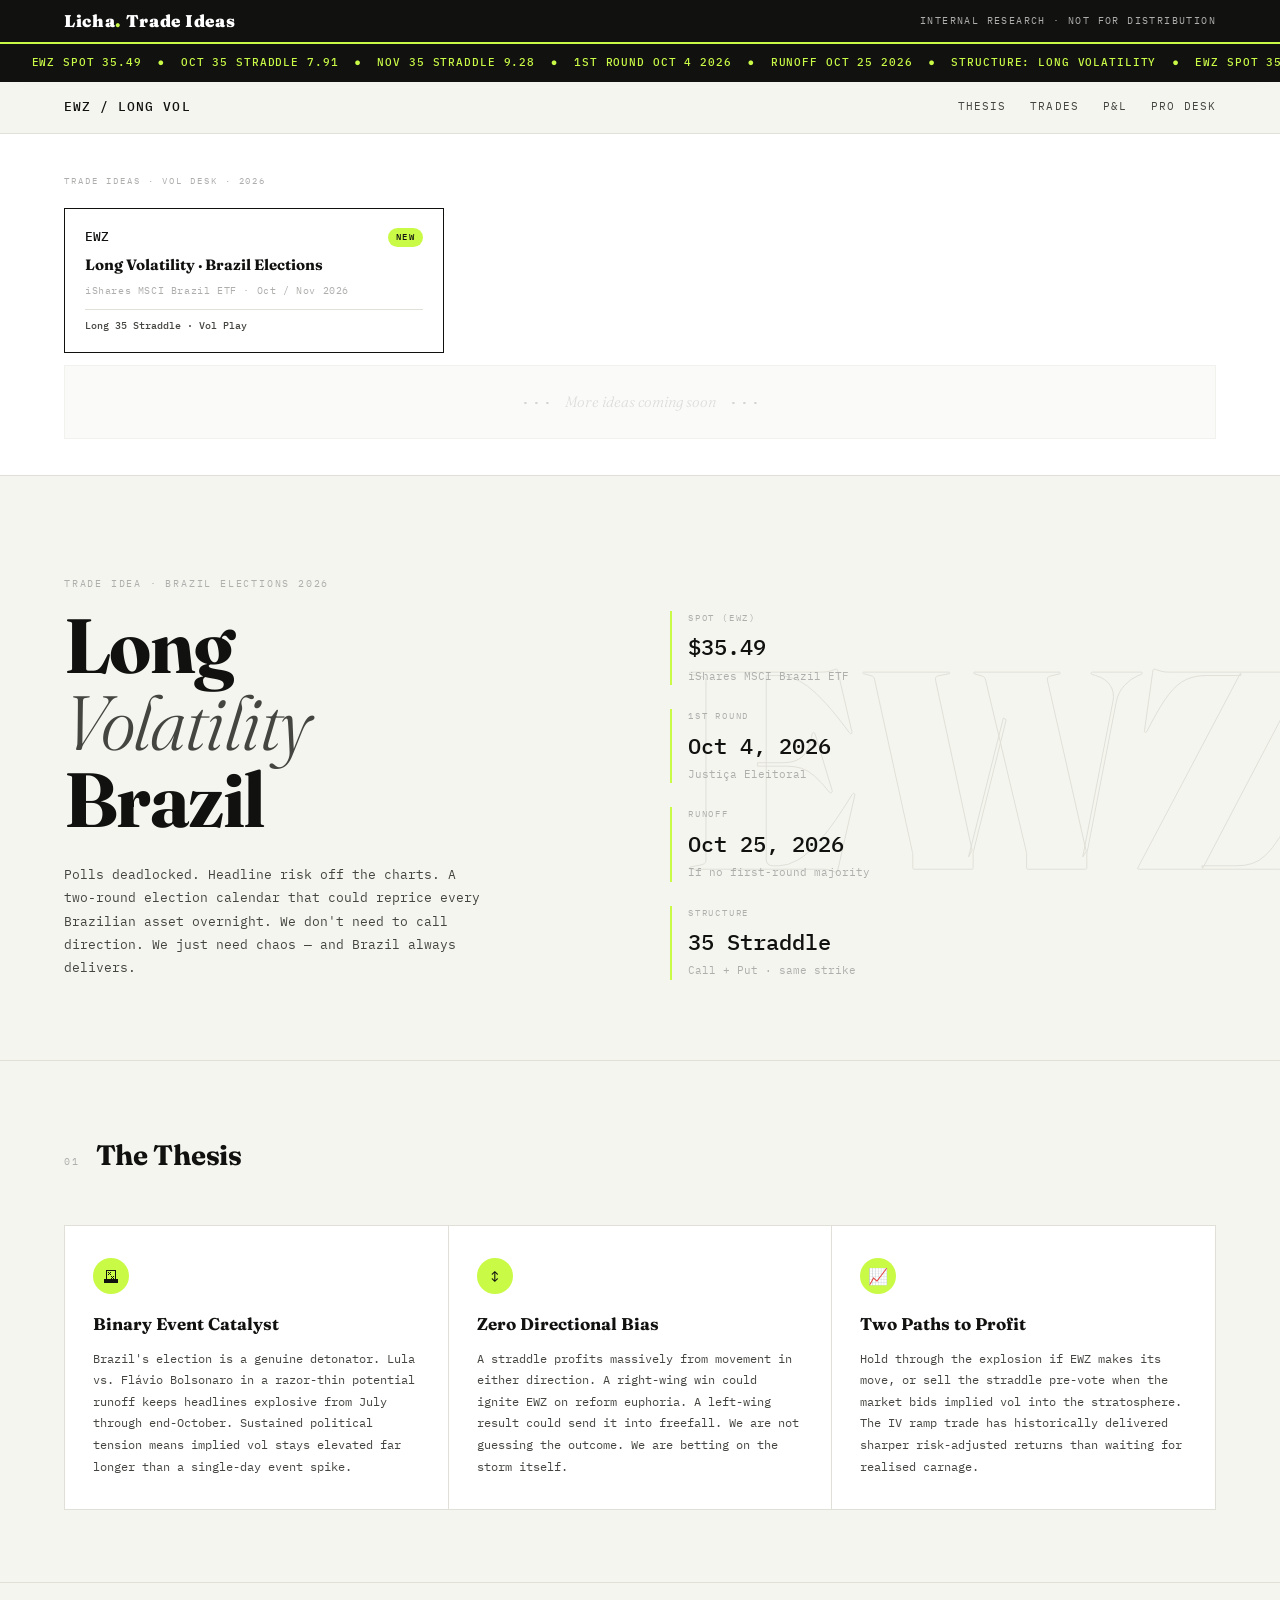
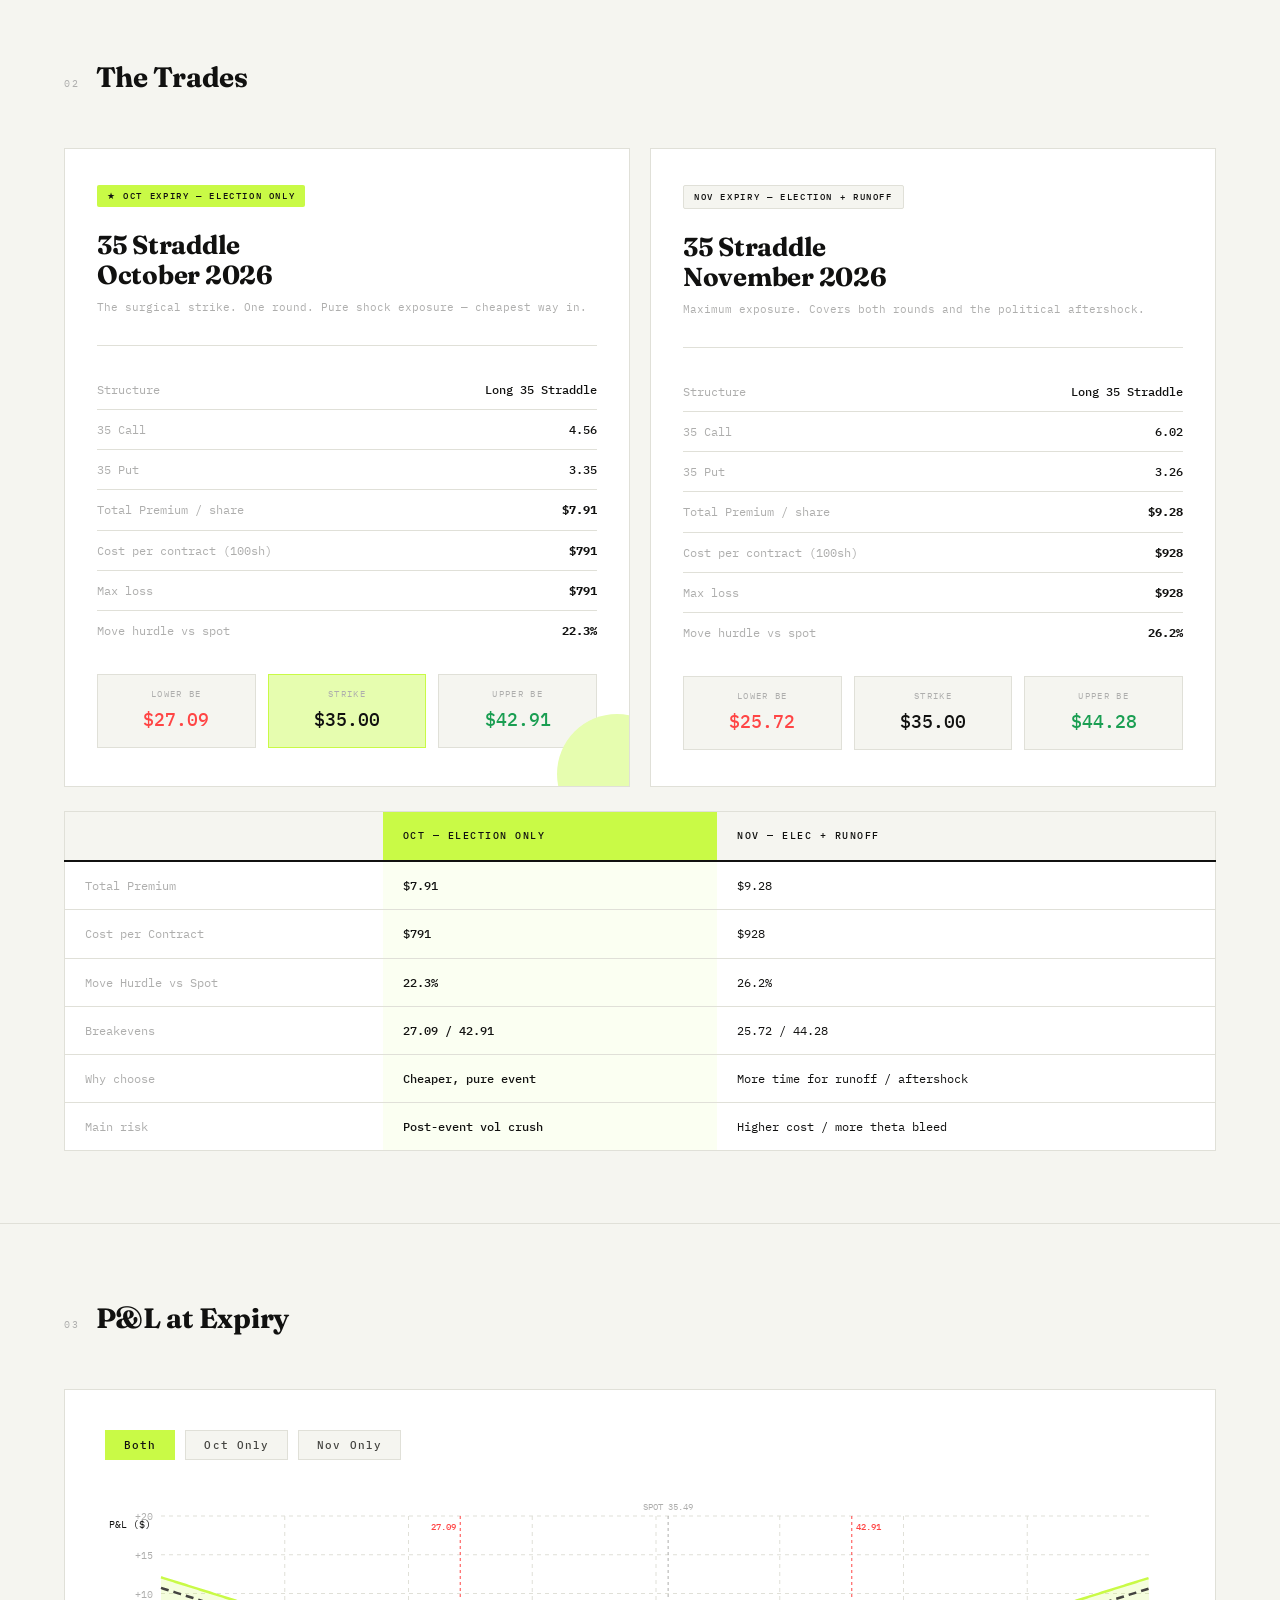
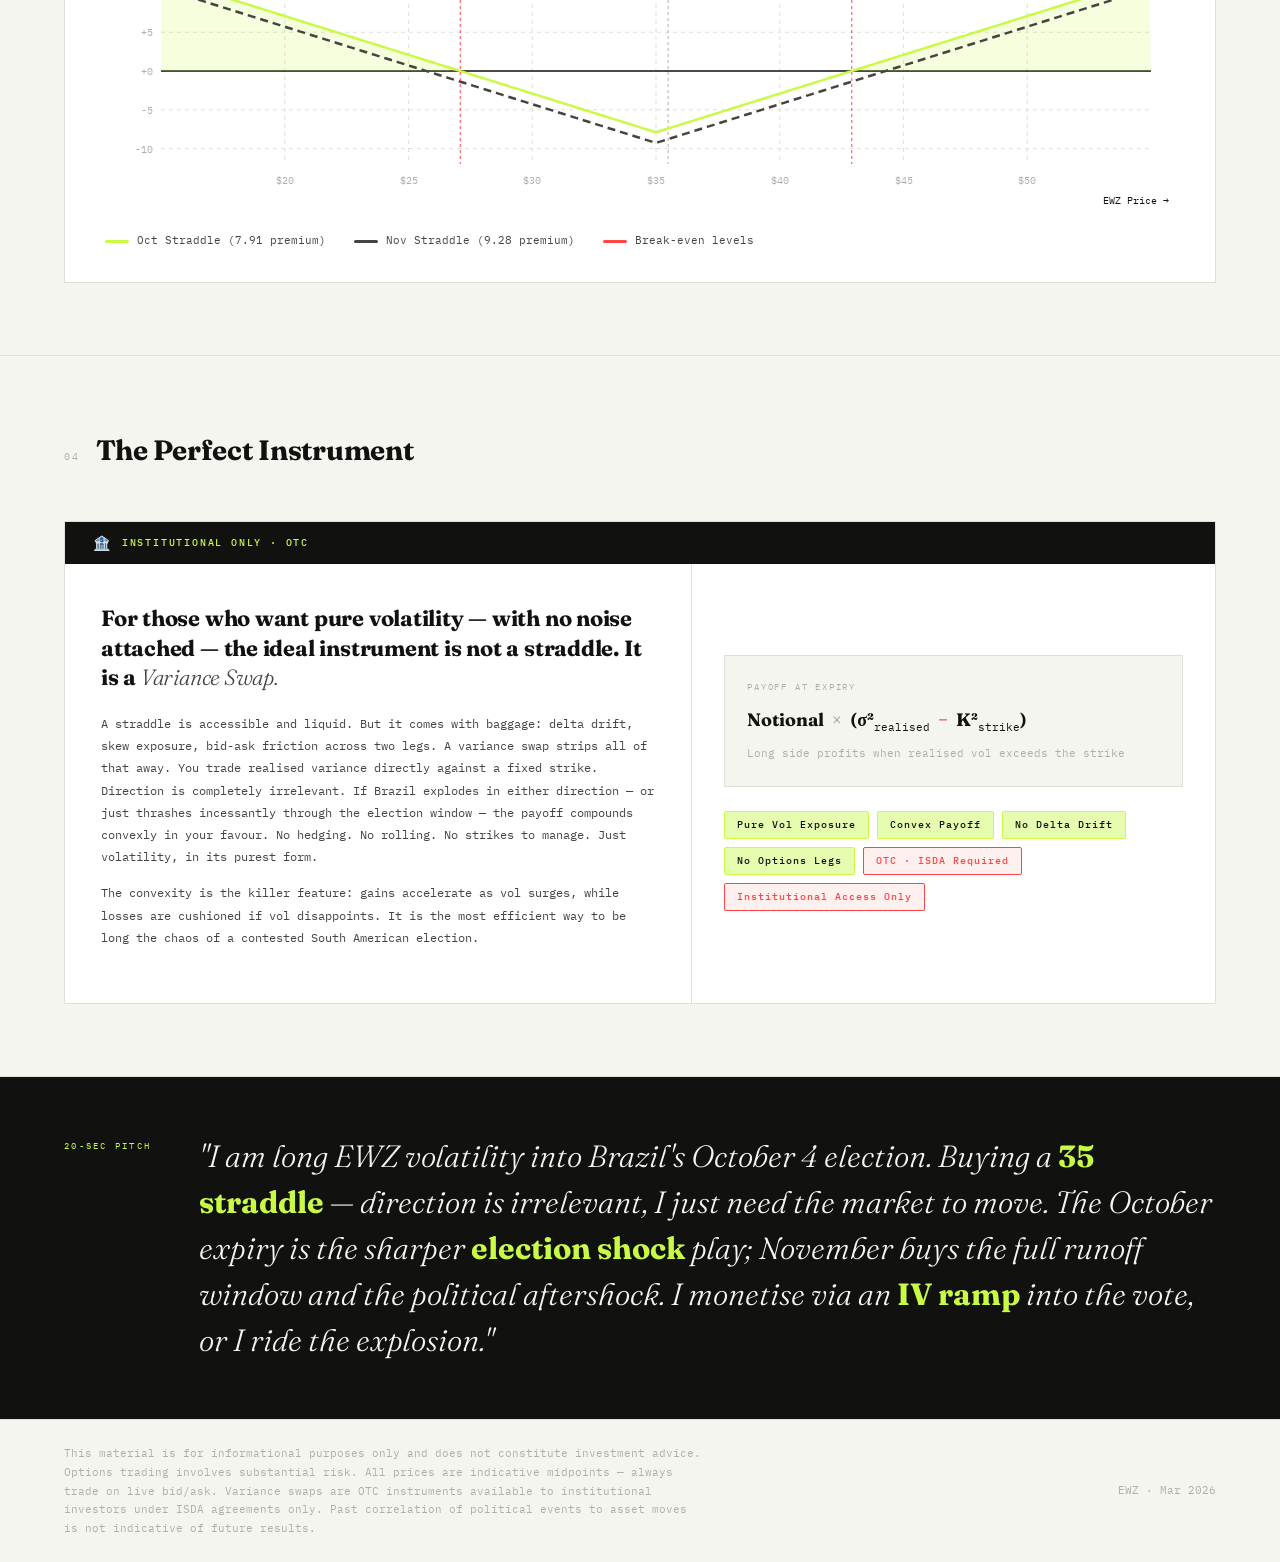
==== index.html @ a999e12d "Add files via upload" ====
<!DOCTYPE html>
<html lang="en">
<head>
  <meta charset="UTF-8" />
  <meta name="viewport" content="width=device-width, initial-scale=1.0"/>
  <title>EWZ Long Vol · Brazil 2026</title>
  <link rel="preconnect" href="https://fonts.googleapis.com"/>
  <link rel="preconnect" href="https://fonts.gstatic.com" crossorigin/>
  <link href="https://fonts.googleapis.com/css2?family=Fraunces:ital,opsz,wght@0,9..144,300;0,9..144,400;0,9..144,700;0,9..144,900;1,9..144,300;1,9..144,700&family=IBM+Plex+Mono:wght@300;400;500&display=swap" rel="stylesheet"/>

  <style>
    :root {
      --bg:       #F5F5F0;
      --surface:  #FFFFFF;
      --border:   #E0E0D8;
      --muted:    #AEAEAD;
      --ink:      #111110;
      --ink-soft: #444440;
      --lime:     #C9FA46;
      --lime-dim: #E6FDAF;
      --red:      #FF4545;
      --mono: 'IBM Plex Mono', monospace;
      --serif: 'Fraunces', Georgia, serif;
    }

    *, *::before, *::after { box-sizing: border-box; margin: 0; padding: 0; }

    html { scroll-behavior: smooth; }

    body {
      background: var(--bg);
      color: var(--ink);
      font-family: var(--mono);
      font-size: 13px;
      line-height: 1.6;
      -webkit-font-smoothing: antialiased;
    }

    /* ─── SCROLLBAR ─────────────────────────────── */
    ::-webkit-scrollbar { width: 5px; }
    ::-webkit-scrollbar-track { background: var(--bg); }
    ::-webkit-scrollbar-thumb { background: var(--lime); border-radius: 2px; }

    /* ─── NAV ───────────────────────────────────── */
    nav {
      position: sticky;
      top: 0;
      z-index: 100;
      background: rgba(245,245,240,0.88);
      backdrop-filter: blur(14px);
      border-bottom: 1px solid var(--border);
      padding: 0 5vw;
      display: flex;
      align-items: center;
      justify-content: space-between;
      height: 52px;
    }

    .nav-left {
      display: flex;
      align-items: center;
      gap: 18px;
    }

    .nav-ticker {
      font-family: var(--mono);
      font-weight: 500;
      font-size: 13px;
      letter-spacing: 0.08em;
      color: var(--ink);
    }

    .nav-pill {
      background: var(--lime);
      color: var(--ink);
      font-family: var(--mono);
      font-size: 10px;
      font-weight: 500;
      letter-spacing: 0.12em;
      padding: 3px 9px;
      border-radius: 20px;
    }

    .nav-right {
      display: flex;
      gap: 24px;
      align-items: center;
    }

    .nav-link {
      font-size: 11px;
      letter-spacing: 0.1em;
      color: var(--ink-soft);
      text-decoration: none;
      text-transform: uppercase;
      transition: color 0.2s;
    }
    .nav-link:hover { color: var(--ink); }

    /* ─── HERO ──────────────────────────────────── */
    .hero {
      padding: 100px 5vw 80px;
      display: grid;
      grid-template-columns: 1fr 1fr;
      gap: 60px;
      align-items: end;
      border-bottom: 1px solid var(--border);
      position: relative;
      overflow: hidden;
    }

    .hero::before {
      content: 'EWZ';
      position: absolute;
      right: -2vw;
      top: 50%;
      transform: translateY(-50%);
      font-family: var(--serif);
      font-size: clamp(120px, 22vw, 320px);
      font-weight: 900;
      color: transparent;
      -webkit-text-stroke: 1px var(--border);
      line-height: 1;
      pointer-events: none;
      user-select: none;
    }

    .hero-label {
      font-size: 10px;
      letter-spacing: 0.18em;
      text-transform: uppercase;
      color: var(--muted);
      margin-bottom: 16px;
    }

    .hero-title {
      font-family: var(--serif);
      font-size: clamp(42px, 6vw, 88px);
      font-weight: 700;
      line-height: 1.0;
      letter-spacing: -0.02em;
    }

    .hero-title em {
      font-style: italic;
      font-weight: 300;
      color: var(--ink-soft);
    }

    .hero-sub {
      margin-top: 24px;
      font-size: 13px;
      color: var(--ink-soft);
      max-width: 420px;
      line-height: 1.8;
    }

    .hero-meta {
      display: flex;
      flex-direction: column;
      gap: 24px;
      position: relative;
      z-index: 1;
    }

    .meta-block {
      border-left: 2px solid var(--lime);
      padding-left: 16px;
    }

    .meta-label {
      font-size: 9px;
      letter-spacing: 0.2em;
      text-transform: uppercase;
      color: var(--muted);
      margin-bottom: 4px;
    }

    .meta-value {
      font-family: var(--mono);
      font-size: 22px;
      font-weight: 500;
      color: var(--ink);
    }

    .meta-note {
      font-size: 11px;
      color: var(--muted);
      margin-top: 3px;
    }

    /* ─── SECTION WRAPPER ───────────────────────── */
    .section {
      padding: 72px 5vw;
      border-bottom: 1px solid var(--border);
    }

    .section-header {
      display: flex;
      align-items: baseline;
      gap: 16px;
      margin-bottom: 48px;
    }

    .section-num {
      font-size: 10px;
      letter-spacing: 0.18em;
      color: var(--muted);
    }

    .section-title {
      font-family: var(--serif);
      font-size: 28px;
      font-weight: 700;
      letter-spacing: -0.01em;
    }

    /* ─── THESIS ────────────────────────────────── */
    .thesis-grid {
      display: grid;
      grid-template-columns: 1fr 1fr 1fr;
      gap: 1px;
      background: var(--border);
      border: 1px solid var(--border);
    }

    .thesis-cell {
      background: var(--surface);
      padding: 32px 28px;
    }

    .thesis-icon {
      width: 36px;
      height: 36px;
      background: var(--lime);
      border-radius: 50%;
      display: flex;
      align-items: center;
      justify-content: center;
      font-size: 16px;
      margin-bottom: 16px;
    }

    .thesis-head {
      font-family: var(--serif);
      font-size: 17px;
      font-weight: 700;
      margin-bottom: 10px;
    }

    .thesis-body {
      font-size: 12px;
      color: var(--ink-soft);
      line-height: 1.8;
    }

    /* ─── TRADE CARDS ───────────────────────────── */
    .cards-grid {
      display: grid;
      grid-template-columns: 1fr 1fr;
      gap: 20px;
    }

    .trade-card {
      border: 1px solid var(--border);
      background: var(--surface);
      padding: 36px 32px;
      position: relative;
      overflow: hidden;
      transition: box-shadow 0.3s, transform 0.3s;
    }
    .trade-card:hover {
      box-shadow: 0 12px 40px rgba(0,0,0,0.06);
      transform: translateY(-2px);
    }

    .card-tag {
      display: inline-flex;
      align-items: center;
      gap: 6px;
      font-size: 9px;
      font-weight: 500;
      letter-spacing: 0.18em;
      text-transform: uppercase;
      color: var(--ink);
      background: var(--lime);
      padding: 4px 10px;
      border-radius: 2px;
      margin-bottom: 24px;
    }

    .card-tag.secondary {
      background: var(--bg);
      border: 1px solid var(--border);
    }

    .card-title {
      font-family: var(--serif);
      font-size: 26px;
      font-weight: 700;
      letter-spacing: -0.01em;
      line-height: 1.15;
      margin-bottom: 8px;
    }

    .card-subtitle {
      font-size: 11px;
      color: var(--muted);
      margin-bottom: 28px;
    }

    .card-divider {
      border: none;
      border-top: 1px solid var(--border);
      margin: 24px 0;
    }

    .card-table {
      width: 100%;
      border-collapse: collapse;
    }
    .card-table tr { border-bottom: 1px solid var(--border); }
    .card-table tr:last-child { border-bottom: none; }
    .card-table td {
      padding: 10px 0;
      font-size: 12px;
      vertical-align: middle;
    }
    .card-table td:first-child { color: var(--muted); }
    .card-table td:last-child {
      text-align: right;
      font-weight: 500;
      color: var(--ink);
    }

    .card-be {
      margin-top: 24px;
      display: flex;
      gap: 12px;
    }

    .be-block {
      flex: 1;
      background: var(--bg);
      border: 1px solid var(--border);
      padding: 12px 14px;
      text-align: center;
    }

    .be-label {
      font-size: 9px;
      letter-spacing: 0.15em;
      text-transform: uppercase;
      color: var(--muted);
      margin-bottom: 5px;
    }

    .be-value {
      font-family: var(--mono);
      font-size: 18px;
      font-weight: 500;
    }

    .be-value.down { color: var(--red); }
    .be-value.up { color: #1A9E52; }

    .card-accent {
      position: absolute;
      bottom: 0;
      right: 0;
      width: 120px;
      height: 120px;
      background: var(--lime-dim);
      border-radius: 50%;
      transform: translate(40%, 40%);
      pointer-events: none;
    }

    /* ─── PAYOFF CHART ──────────────────────────── */
    .chart-wrapper {
      background: var(--surface);
      border: 1px solid var(--border);
      padding: 40px 40px 32px;
    }

    .chart-controls {
      display: flex;
      gap: 10px;
      margin-bottom: 32px;
    }

    .chart-btn {
      font-family: var(--mono);
      font-size: 11px;
      font-weight: 500;
      letter-spacing: 0.1em;
      padding: 7px 18px;
      border: 1px solid var(--border);
      background: var(--bg);
      cursor: pointer;
      transition: all 0.2s;
      color: var(--ink-soft);
    }

    .chart-btn.active,
    .chart-btn:hover {
      background: var(--lime);
      border-color: var(--lime);
      color: var(--ink);
    }

    canvas#payoffChart {
      width: 100%;
      max-height: 340px;
      display: block;
    }

    .chart-legend {
      display: flex;
      gap: 28px;
      margin-top: 20px;
      flex-wrap: wrap;
    }

    .legend-item {
      display: flex;
      align-items: center;
      gap: 8px;
      font-size: 11px;
      color: var(--ink-soft);
    }

    .legend-dot {
      width: 24px;
      height: 3px;
      border-radius: 2px;
    }

    /* ─── COMPARISON TABLE ──────────────────────── */
    .compare-table {
      width: 100%;
      border-collapse: collapse;
      background: var(--surface);
      border: 1px solid var(--border);
    }

    .compare-table th {
      padding: 16px 20px;
      font-family: var(--mono);
      font-size: 10px;
      font-weight: 500;
      letter-spacing: 0.15em;
      text-transform: uppercase;
      border-bottom: 2px solid var(--ink);
      text-align: left;
      background: var(--surface);
    }

    .compare-table th:first-child { background: var(--bg); }
    .compare-table th:nth-child(2) { background: var(--lime); color: var(--ink); }
    .compare-table th:nth-child(3) { background: var(--bg); }

    .compare-table td {
      padding: 14px 20px;
      font-size: 12px;
      border-bottom: 1px solid var(--border);
      vertical-align: middle;
    }

    .compare-table tr:last-child td { border-bottom: none; }
    .compare-table td:first-child { color: var(--muted); }
    .compare-table td:nth-child(2) { font-weight: 500; background: rgba(201,250,70,0.07); }

    /* ─── RISKS ─────────────────────────────────── */
    .risks-grid {
      display: grid;
      grid-template-columns: 1fr 1fr;
      gap: 20px;
    }

    .risk-item {
      background: var(--surface);
      border: 1px solid var(--border);
      border-left: 3px solid var(--ink);
      padding: 24px 24px 24px 22px;
    }

    .risk-item.warn { border-left-color: var(--red); }

    .risk-head {
      font-family: var(--serif);
      font-size: 16px;
      font-weight: 700;
      margin-bottom: 8px;
    }

    .risk-body {
      font-size: 12px;
      color: var(--ink-soft);
      line-height: 1.75;
    }

    /* ─── PITCH ──────────────────────────────────── */
    .pitch-block {
      background: var(--ink);
      color: var(--bg);
      padding: 56px 5vw;
      display: grid;
      grid-template-columns: auto 1fr;
      gap: 48px;
      align-items: start;
    }

    .pitch-tag {
      font-size: 9px;
      letter-spacing: 0.25em;
      text-transform: uppercase;
      color: var(--lime);
      white-space: nowrap;
      margin-top: 6px;
    }

    .pitch-quote {
      font-family: var(--serif);
      font-size: clamp(20px, 2.4vw, 32px);
      font-weight: 300;
      font-style: italic;
      line-height: 1.5;
      color: var(--bg);
    }

    .pitch-quote strong {
      font-weight: 700;
      font-style: normal;
      color: var(--lime);
    }

    /* ─── FOOTER ─────────────────────────────────── */
    footer {
      padding: 24px 5vw;
      display: flex;
      justify-content: space-between;
      align-items: center;
      border-top: 1px solid var(--border);
    }

    .footer-note {
      font-size: 11px;
      color: var(--muted);
      max-width: 640px;
      line-height: 1.7;
    }

    .footer-date {
      font-size: 11px;
      color: var(--muted);
      white-space: nowrap;
    }

    /* ─── TICKER TAPE ────────────────────────────── */
    .ticker-tape {
      background: var(--ink);
      color: var(--lime);
      font-family: var(--mono);
      font-size: 11px;
      font-weight: 500;
      letter-spacing: 0.08em;
      padding: 10px 0;
      overflow: hidden;
      white-space: nowrap;
      position: relative;
    }

    .ticker-inner {
      display: inline-block;
      animation: ticker 28s linear infinite;
    }

    @keyframes ticker {
      0%   { transform: translateX(0); }
      100% { transform: translateX(-50%); }
    }

    /* ─── ANIMATIONS ─────────────────────────────── */
    .fade-up {
      opacity: 0;
      transform: translateY(24px);
      transition: opacity 0.6s ease, transform 0.6s ease;
    }
    .fade-up.visible {
      opacity: 1;
      transform: none;
    }

    /* ─── RESPONSIVE ─────────────────────────────── */
    @media (max-width: 900px) {
      .hero { grid-template-columns: 1fr; padding-top: 60px; }
      .hero::before { display: none; }
      .hero-meta { flex-direction: row; flex-wrap: wrap; gap: 16px; }
      .thesis-grid { grid-template-columns: 1fr; }
      .cards-grid { grid-template-columns: 1fr; }
      .risks-grid { grid-template-columns: 1fr; }
      .pitch-block { grid-template-columns: 1fr; gap: 12px; }
      .pitch-tag { margin-top: 0; }
      .nav-right { display: none; }
      .compare-table { font-size: 11px; }
      .compare-table td, .compare-table th { padding: 10px 12px; }
    }
    /* ─── VARIANCE SWAP ──────────────────────────── */
    .varsw-wrap {
      background: var(--surface);
      border: 1px solid var(--border);
      overflow: hidden;
    }

    .varsw-badge {
      display: flex;
      align-items: center;
      gap: 10px;
      background: var(--ink);
      color: var(--lime);
      font-family: var(--mono);
      font-size: 10px;
      font-weight: 500;
      letter-spacing: 0.18em;
      text-transform: uppercase;
      padding: 10px 28px;
    }

    .varsw-badge-icon { font-size: 14px; }

    .varsw-body {
      display: grid;
      grid-template-columns: 1.2fr 1fr;
      gap: 0;
    }

    .varsw-left {
      padding: 40px 36px;
      border-right: 1px solid var(--border);
    }

    .varsw-headline {
      font-family: var(--serif);
      font-size: 22px;
      font-weight: 700;
      line-height: 1.35;
      letter-spacing: -0.01em;
      margin-bottom: 20px;
      color: var(--ink);
    }

    .varsw-headline em {
      font-style: italic;
      font-weight: 300;
      color: var(--ink-soft);
    }

    .varsw-desc {
      font-size: 12px;
      color: var(--ink-soft);
      line-height: 1.85;
      margin-bottom: 14px;
    }

    .varsw-right {
      padding: 40px 32px;
      display: flex;
      flex-direction: column;
      gap: 24px;
      justify-content: center;
    }

    .varsw-formula-card {
      background: var(--bg);
      border: 1px solid var(--border);
      padding: 24px 22px;
    }

    .varsw-formula-label {
      font-size: 9px;
      letter-spacing: 0.2em;
      text-transform: uppercase;
      color: var(--muted);
      margin-bottom: 12px;
    }

    .varsw-formula {
      font-family: var(--serif);
      font-size: 18px;
      font-weight: 700;
      color: var(--ink);
      line-height: 1.4;
    }

    .varsw-formula sub {
      font-size: 11px;
      font-family: var(--mono);
      font-weight: 400;
    }

    .varsw-times { color: var(--muted); margin: 0 4px; }
    .varsw-minus { color: var(--red); margin: 0 4px; }

    .varsw-formula-sub {
      margin-top: 10px;
      font-size: 11px;
      color: var(--muted);
      line-height: 1.6;
    }

    .varsw-pills {
      display: flex;
      flex-wrap: wrap;
      gap: 8px;
    }

    .varsw-pill {
      font-family: var(--mono);
      font-size: 10px;
      font-weight: 500;
      letter-spacing: 0.1em;
      padding: 5px 12px;
      background: var(--lime-dim);
      border: 1px solid var(--lime);
      color: var(--ink);
      border-radius: 2px;
    }

    .varsw-pill-warn {
      background: #FFF0F0;
      border-color: var(--red);
      color: var(--red);
    }

    @media (max-width: 900px) {
      .varsw-body { grid-template-columns: 1fr; }
      .varsw-left { border-right: none; border-bottom: 1px solid var(--border); padding: 28px 20px; }
      .varsw-right { padding: 28px 20px; }
    }

    /* ─── MASTHEAD ───────────────────────────────── */
    .masthead {
      background: var(--ink);
      padding: 0 5vw;
      height: 44px;
      display: flex;
      align-items: center;
      justify-content: space-between;
      border-bottom: 2px solid var(--lime);
    }

    .masthead-title {
      font-family: var(--serif);
      font-size: 17px;
      font-weight: 900;
      letter-spacing: 0.04em;
      color: var(--surface);
    }

    .masthead-title span {
      color: var(--lime);
    }

    .masthead-right {
      font-family: var(--mono);
      font-size: 10px;
      letter-spacing: 0.14em;
      color: var(--muted);
      text-transform: uppercase;
    }

    /* ─── TRADE IDEAS INDEX ──────────────────────── */
    .ideas-strip {
      padding: 40px 5vw 36px;
      border-bottom: 1px solid var(--border);
      background: var(--surface);
    }

    .ideas-label {
      font-size: 9px;
      letter-spacing: 0.22em;
      text-transform: uppercase;
      color: var(--muted);
      margin-bottom: 20px;
    }

    .ideas-grid {
      display: grid;
      grid-template-columns: 1fr 2fr;
      gap: 12px;
    }

    .idea-card {
      border: 1px solid var(--border);
      padding: 18px 20px;
      display: flex;
      flex-direction: column;
      gap: 8px;
      background: var(--bg);
      position: relative;
      transition: box-shadow 0.2s;
      cursor: default;
    }

    .idea-card.active {
      background: var(--surface);
      border-color: var(--ink);
      cursor: pointer;
    }

    .idea-card.active:hover {
      box-shadow: 0 6px 24px rgba(0,0,0,0.07);
    }

    .idea-card.dimmed {
      opacity: 0.42;
      pointer-events: none;
    }

    .idea-card-top {
      display: flex;
      align-items: center;
      justify-content: space-between;
    }

    .idea-ticker {
      font-family: var(--mono);
      font-size: 13px;
      font-weight: 500;
      color: var(--ink);
    }

    .idea-pill-new {
      font-family: var(--mono);
      font-size: 9px;
      font-weight: 500;
      letter-spacing: 0.14em;
      text-transform: uppercase;
      background: var(--lime);
      color: var(--ink);
      padding: 2px 8px;
      border-radius: 20px;
      animation: pulse-pill 2.4s ease-in-out infinite;
    }

    @keyframes pulse-pill {
      0%, 100% { opacity: 1; }
      50%       { opacity: 0.55; }
    }

    .idea-pill-soon {
      font-family: var(--mono);
      font-size: 9px;
      font-weight: 500;
      letter-spacing: 0.14em;
      text-transform: uppercase;
      background: transparent;
      color: var(--muted);
      border: 1px solid var(--border);
      padding: 2px 8px;
      border-radius: 20px;
    }

    .idea-name {
      font-family: var(--serif);
      font-size: 15px;
      font-weight: 700;
      color: var(--ink);
      line-height: 1.25;
    }

    .idea-meta {
      font-size: 10px;
      color: var(--muted);
      letter-spacing: 0.06em;
    }

    .idea-structure {
      font-size: 10px;
      font-weight: 500;
      color: var(--ink-soft);
      border-top: 1px solid var(--border);
      padding-top: 8px;
      margin-top: 2px;
    }

    @media (max-width: 900px) {
      .ideas-grid { grid-template-columns: 1fr; }
      .masthead-right { display: none; }
    }

  </style>
</head>
<body>

<!-- MASTHEAD -->
<header class="masthead">
  <div class="masthead-title">Licha<span>.</span> Trade Ideas</div>
  <div class="masthead-right">Internal Research · Not for Distribution</div>
</header>

<!-- TICKER TAPE -->
<div class="ticker-tape">
  <span class="ticker-inner">
    &nbsp;&nbsp;&nbsp;&nbsp;EWZ SPOT 35.49&nbsp;&nbsp;●&nbsp;&nbsp;OCT 35 STRADDLE 7.91&nbsp;&nbsp;●&nbsp;&nbsp;NOV 35 STRADDLE 9.28&nbsp;&nbsp;●&nbsp;&nbsp;1ST ROUND OCT 4 2026&nbsp;&nbsp;●&nbsp;&nbsp;RUNOFF OCT 25 2026&nbsp;&nbsp;●&nbsp;&nbsp;STRUCTURE: LONG VOLATILITY&nbsp;&nbsp;●&nbsp;&nbsp;EWZ SPOT 35.49&nbsp;&nbsp;●&nbsp;&nbsp;OCT 35 STRADDLE 7.91&nbsp;&nbsp;●&nbsp;&nbsp;NOV 35 STRADDLE 9.28&nbsp;&nbsp;●&nbsp;&nbsp;1ST ROUND OCT 4 2026&nbsp;&nbsp;●&nbsp;&nbsp;RUNOFF OCT 25 2026&nbsp;&nbsp;●&nbsp;&nbsp;STRUCTURE: LONG VOLATILITY&nbsp;&nbsp;●&nbsp;&nbsp;EWZ SPOT 35.49&nbsp;&nbsp;●&nbsp;&nbsp;OCT 35 STRADDLE 7.91&nbsp;&nbsp;●&nbsp;&nbsp;NOV 35 STRADDLE 9.28&nbsp;&nbsp;●&nbsp;&nbsp;1ST ROUND OCT 4 2026&nbsp;&nbsp;●&nbsp;&nbsp;RUNOFF OCT 25 2026&nbsp;&nbsp;●&nbsp;&nbsp;STRUCTURE: LONG VOLATILITY&nbsp;&nbsp;●&nbsp;&nbsp;
  </span>
</div>

<!-- NAV -->
<nav>
  <div class="nav-left">
    <span class="nav-ticker">EWZ / LONG VOL</span>
  </div>
  <div class="nav-right">
    <a href="#thesis" class="nav-link">Thesis</a>
    <a href="#trades" class="nav-link">Trades</a>
    <a href="#payoff" class="nav-link">P&amp;L</a>
    <a href="#varsw" class="nav-link">Pro Desk</a>
  </div>
</nav>

<!-- TRADE IDEAS INDEX -->
<div class="ideas-strip">
  <div class="ideas-label">Trade Ideas · Vol Desk · 2026</div>
  <div class="ideas-grid">

    <div class="idea-card active" onclick="window.scrollTo({top:0,behavior:'smooth'})">
      <div class="idea-card-top">
        <span class="idea-ticker">EWZ</span>
        <span class="idea-pill-new">New</span>
      </div>
      <div class="idea-name">Long Volatility · Brazil Elections</div>
      <div class="idea-meta">iShares MSCI Brazil ETF · Oct / Nov 2026</div>
      <div class="idea-structure">Long 35 Straddle · Vol Play</div>
    </div>

    <div class="idea-card dimmed" style="grid-column: span 2; display:flex; flex-direction:row; align-items:center; justify-content:center; gap:12px; padding: 22px 28px;">
      <span style="font-size:18px; opacity:0.4;">···</span>
      <span style="font-family:var(--serif); font-size:15px; font-weight:300; font-style:italic; color:var(--muted);">More ideas coming soon</span>
      <span style="font-size:18px; opacity:0.4;">···</span>
    </div>

  </div>
</div>

<!-- HERO -->
<section class="hero">
  <div class="hero-left fade-up">
    <div class="hero-label">Trade Idea · Brazil Elections 2026</div>
    <h1 class="hero-title">Long<br/><em>Volatility</em><br/>Brazil</h1>
    <p class="hero-sub">
      Polls deadlocked. Headline risk off the charts. A two-round election calendar that could reprice every Brazilian asset overnight. We don't need to call direction. We just need chaos — and Brazil always delivers.
    </p>
  </div>
  <div class="hero-meta fade-up" style="transition-delay:0.15s">
    <div class="meta-block">
      <div class="meta-label">Spot (EWZ)</div>
      <div class="meta-value">$35.49</div>
      <div class="meta-note">iShares MSCI Brazil ETF</div>
    </div>
    <div class="meta-block">
      <div class="meta-label">1st Round</div>
      <div class="meta-value">Oct 4, 2026</div>
      <div class="meta-note">Justiça Eleitoral</div>
    </div>
    <div class="meta-block">
      <div class="meta-label">Runoff</div>
      <div class="meta-value">Oct 25, 2026</div>
      <div class="meta-note">If no first-round majority</div>
    </div>
    <div class="meta-block">
      <div class="meta-label">Structure</div>
      <div class="meta-value">35 Straddle</div>
      <div class="meta-note">Call + Put · same strike</div>
    </div>
  </div>
</section>

<!-- THESIS -->
<section class="section fade-up" id="thesis">
  <div class="section-header">
    <span class="section-num">01</span>
    <h2 class="section-title">The Thesis</h2>
  </div>
  <div class="thesis-grid">
    <div class="thesis-cell">
      <div class="thesis-icon">🗳</div>
      <div class="thesis-head">Binary Event Catalyst</div>
      <p class="thesis-body">Brazil's election is a genuine detonator. Lula vs. Flávio Bolsonaro in a razor-thin potential runoff keeps headlines explosive from July through end-October. Sustained political tension means implied vol stays elevated far longer than a single-day event spike.</p>
    </div>
    <div class="thesis-cell">
      <div class="thesis-icon">↕</div>
      <div class="thesis-head">Zero Directional Bias</div>
      <p class="thesis-body">A straddle profits massively from movement in either direction. A right-wing win could ignite EWZ on reform euphoria. A left-wing result could send it into freefall. We are not guessing the outcome. We are betting on the storm itself.</p>
    </div>
    <div class="thesis-cell">
      <div class="thesis-icon">📈</div>
      <div class="thesis-head">Two Paths to Profit</div>
      <p class="thesis-body">Hold through the explosion if EWZ makes its move, or sell the straddle pre-vote when the market bids implied vol into the stratosphere. The IV ramp trade has historically delivered sharper risk-adjusted returns than waiting for realised carnage.</p>
    </div>
  </div>
</section>

<!-- TRADE CARDS -->
<section class="section fade-up" id="trades">
  <div class="section-header">
    <span class="section-num">02</span>
    <h2 class="section-title">The Trades</h2>
  </div>
  <div class="cards-grid">

    <!-- OCT -->
    <div class="trade-card">
      <div class="card-accent"></div>
      <div class="card-tag">★ OCT EXPIRY — ELECTION ONLY</div>
      <div class="card-title">35 Straddle<br/>October 2026</div>
      <div class="card-subtitle">The surgical strike. One round. Pure shock exposure — cheapest way in.</div>
      <hr class="card-divider"/>
      <table class="card-table">
        <tr><td>Structure</td><td>Long 35 Straddle</td></tr>
        <tr><td>35 Call</td><td>4.56</td></tr>
        <tr><td>35 Put</td><td>3.35</td></tr>
        <tr><td>Total Premium / share</td><td><strong>$7.91</strong></td></tr>
        <tr><td>Cost per contract (100sh)</td><td><strong>$791</strong></td></tr>
        <tr><td>Max loss</td><td><strong>$791</strong></td></tr>
        <tr><td>Move hurdle vs spot</td><td><strong>22.3%</strong></td></tr>
      </table>
      <div class="card-be">
        <div class="be-block">
          <div class="be-label">Lower BE</div>
          <div class="be-value down">$27.09</div>
        </div>
        <div class="be-block" style="background:var(--lime-dim); border-color:var(--lime);">
          <div class="be-label">Strike</div>
          <div class="be-value">$35.00</div>
        </div>
        <div class="be-block">
          <div class="be-label">Upper BE</div>
          <div class="be-value up">$42.91</div>
        </div>
      </div>
    </div>

    <!-- NOV -->
    <div class="trade-card">
      <div class="card-tag secondary">NOV EXPIRY — ELECTION + RUNOFF</div>
      <div class="card-title">35 Straddle<br/>November 2026</div>
      <div class="card-subtitle">Maximum exposure. Covers both rounds and the political aftershock.</div>
      <hr class="card-divider"/>
      <table class="card-table">
        <tr><td>Structure</td><td>Long 35 Straddle</td></tr>
        <tr><td>35 Call</td><td>6.02</td></tr>
        <tr><td>35 Put</td><td>3.26</td></tr>
        <tr><td>Total Premium / share</td><td><strong>$9.28</strong></td></tr>
        <tr><td>Cost per contract (100sh)</td><td><strong>$928</strong></td></tr>
        <tr><td>Max loss</td><td><strong>$928</strong></td></tr>
        <tr><td>Move hurdle vs spot</td><td><strong>26.2%</strong></td></tr>
      </table>
      <div class="card-be">
        <div class="be-block">
          <div class="be-label">Lower BE</div>
          <div class="be-value down">$25.72</div>
        </div>
        <div class="be-block" style="background:var(--bg);">
          <div class="be-label">Strike</div>
          <div class="be-value">$35.00</div>
        </div>
        <div class="be-block">
          <div class="be-label">Upper BE</div>
          <div class="be-value up">$44.28</div>
        </div>
      </div>
    </div>
  </div>

  <!-- COMPARISON TABLE -->
  <div style="margin-top:24px; overflow-x:auto;">
    <table class="compare-table">
      <thead>
        <tr>
          <th>&nbsp;</th>
          <th>OCT — Election Only</th>
          <th>NOV — Elec + Runoff</th>
        </tr>
      </thead>
      <tbody>
        <tr><td>Total Premium</td><td>$7.91</td><td>$9.28</td></tr>
        <tr><td>Cost per Contract</td><td>$791</td><td>$928</td></tr>
        <tr><td>Move Hurdle vs Spot</td><td>22.3%</td><td>26.2%</td></tr>
        <tr><td>Breakevens</td><td>27.09 / 42.91</td><td>25.72 / 44.28</td></tr>
        <tr><td>Why choose</td><td>Cheaper, pure event</td><td>More time for runoff / aftershock</td></tr>
        <tr><td>Main risk</td><td>Post-event vol crush</td><td>Higher cost / more theta bleed</td></tr>
      </tbody>
    </table>
  </div>
</section>

<!-- PAYOFF CHART -->
<section class="section fade-up" id="payoff">
  <div class="section-header">
    <span class="section-num">03</span>
    <h2 class="section-title">P&amp;L at Expiry</h2>
  </div>
  <div class="chart-wrapper">
    <div class="chart-controls">
      <button class="chart-btn active" id="btn-both" onclick="setView('both')">Both</button>
      <button class="chart-btn" id="btn-oct"  onclick="setView('oct')">Oct Only</button>
      <button class="chart-btn" id="btn-nov"  onclick="setView('nov')">Nov Only</button>
    </div>
    <canvas id="payoffChart" height="320"></canvas>
    <div class="chart-legend">
      <div class="legend-item">
        <div class="legend-dot" style="background:#C9FA46;"></div>
        Oct Straddle (7.91 premium)
      </div>
      <div class="legend-item">
        <div class="legend-dot" style="background:#444440;border-top:2px dashed #444440;"></div>
        Nov Straddle (9.28 premium)
      </div>
      <div class="legend-item">
        <div class="legend-dot" style="background:#FF4545;"></div>
        Break-even levels
      </div>
    </div>
  </div>
</section>

<!-- VARIANCE SWAP -->
<section class="section fade-up" id="varsw">
  <div class="section-header">
    <span class="section-num">04</span>
    <h2 class="section-title">The Perfect Instrument</h2>
  </div>
  <div class="varsw-wrap">
    <div class="varsw-badge">
      <span class="varsw-badge-icon">🏦</span>
      <span>Institutional Only · OTC</span>
    </div>
    <div class="varsw-body">
      <div class="varsw-left">
        <p class="varsw-headline">For those who want pure volatility — with no noise attached — the ideal instrument is not a straddle. It is a <em>Variance Swap.</em></p>
        <p class="varsw-desc">A straddle is accessible and liquid. But it comes with baggage: delta drift, skew exposure, bid-ask friction across two legs. A variance swap strips all of that away. You trade realised variance directly against a fixed strike. Direction is completely irrelevant. If Brazil explodes in either direction — or just thrashes incessantly through the election window — the payoff compounds convexly in your favour. No hedging. No rolling. No strikes to manage. Just volatility, in its purest form.</p>
        <p class="varsw-desc">The convexity is the killer feature: gains accelerate as vol surges, while losses are cushioned if vol disappoints. It is the most efficient way to be long the chaos of a contested South American election.</p>
      </div>
      <div class="varsw-right">
        <div class="varsw-formula-card">
          <div class="varsw-formula-label">Payoff at Expiry</div>
          <div class="varsw-formula">
            Notional <span class="varsw-times">×</span> (σ²<sub>realised</sub> <span class="varsw-minus">−</span> K²<sub>strike</sub>)
          </div>
          <div class="varsw-formula-sub">Long side profits when realised vol exceeds the strike</div>
        </div>
        <div class="varsw-pills">
          <div class="varsw-pill">Pure Vol Exposure</div>
          <div class="varsw-pill">Convex Payoff</div>
          <div class="varsw-pill">No Delta Drift</div>
          <div class="varsw-pill">No Options Legs</div>
          <div class="varsw-pill varsw-pill-warn">OTC · ISDA Required</div>
          <div class="varsw-pill varsw-pill-warn">Institutional Access Only</div>
        </div>
      </div>
    </div>
  </div>
</section>

<!-- PITCH -->
<div class="pitch-block fade-up">
  <div class="pitch-tag">20-sec pitch</div>
  <blockquote class="pitch-quote">
    "I am long EWZ volatility into Brazil's October 4 election. Buying a <strong>35 straddle</strong> — direction is irrelevant, I just need the market to move. The October expiry is the sharper <strong>election shock</strong> play; November buys the full runoff window and the political aftershock. I monetise via an <strong>IV ramp</strong> into the vote, or I ride the explosion."
  </blockquote>
</div>

<!-- FOOTER -->
<footer>
  <p class="footer-note">
    This material is for informational purposes only and does not constitute investment advice. Options trading involves substantial risk. All prices are indicative midpoints — always trade on live bid/ask. Variance swaps are OTC instruments available to institutional investors under ISDA agreements only. Past correlation of political events to asset moves is not indicative of future results.
  </p>
  <span class="footer-date">EWZ · Mar 2026</span>
</footer>

<script>
  // ─── SCROLL ANIMATIONS ────────────────────────
  const observer = new IntersectionObserver(entries => {
    entries.forEach(e => {
      if (e.isIntersecting) {
        e.target.classList.add('visible');
        observer.unobserve(e.target);
      }
    });
  }, { threshold: 0.08 });

  document.querySelectorAll('.fade-up').forEach(el => observer.observe(el));

  // ─── PAYOFF CHART ─────────────────────────────
  const STRIKE    = 35;
  const PREM_OCT  = 7.91;
  const PREM_NOV  = 9.28;
  const BE_OCT_L  = 27.09;
  const BE_OCT_U  = 42.91;
  const BE_NOV_L  = 25.72;
  const BE_NOV_U  = 44.28;

  let currentView = 'both';

  function straddlePnL(spot, strike, premium) {
    return Math.abs(spot - strike) - premium;
  }

  function setView(v) {
    currentView = v;
    document.querySelectorAll('.chart-btn').forEach(b => b.classList.remove('active'));
    document.getElementById('btn-' + v).classList.add('active');
    drawChart();
  }

  function drawChart() {
    const canvas = document.getElementById('payoffChart');
    const dpr = window.devicePixelRatio || 1;
    const W = canvas.clientWidth;
    const H = 320;
    canvas.width  = W * dpr;
    canvas.height = H * dpr;
    const ctx = canvas.getContext('2d');
    ctx.scale(dpr, dpr);

    const PAD = { top: 24, right: 24, bottom: 48, left: 56 };
    const cW = W - PAD.left - PAD.right;
    const cH = H - PAD.top  - PAD.bottom;

    ctx.clearRect(0, 0, W, H);

    // price range
    const priceMin = 15;
    const priceMax = 55;
    const pnlMin   = -12;
    const pnlMax   = 20;

    function px(price) { return PAD.left + (price - priceMin) / (priceMax - priceMin) * cW; }
    function py(pnl)   { return PAD.top  + (1 - (pnl - pnlMin) / (pnlMax - pnlMin)) * cH; }

    // ── grid lines ──
    ctx.strokeStyle = '#E0E0D8';
    ctx.lineWidth   = 1;
    ctx.setLineDash([4, 4]);

    // horizontal grid
    for (let p = -10; p <= 20; p += 5) {
      ctx.beginPath();
      ctx.moveTo(PAD.left, py(p));
      ctx.lineTo(PAD.left + cW, py(p));
      ctx.stroke();
      ctx.fillStyle = '#AEAEAD';
      ctx.font = `400 10px 'IBM Plex Mono', monospace`;
      ctx.textAlign = 'right';
      ctx.fillText((p >= 0 ? '+' : '') + p, PAD.left - 8, py(p) + 4);
    }

    // vertical grid
    for (let s = 20; s <= 50; s += 5) {
      ctx.beginPath();
      ctx.moveTo(px(s), PAD.top);
      ctx.lineTo(px(s), PAD.top + cH);
      ctx.stroke();
      ctx.fillStyle = '#AEAEAD';
      ctx.textAlign = 'center';
      ctx.fillText('$' + s, px(s), PAD.top + cH + 20);
    }

    ctx.setLineDash([]);

    // ── zero line ──
    ctx.strokeStyle = '#111110';
    ctx.lineWidth = 1.5;
    ctx.beginPath();
    ctx.moveTo(PAD.left, py(0));
    ctx.lineTo(PAD.left + cW, py(0));
    ctx.stroke();

    // ── spot line ──
    ctx.strokeStyle = '#AEAEAD';
    ctx.lineWidth = 1;
    ctx.setLineDash([3, 3]);
    ctx.beginPath();
    ctx.moveTo(px(35.49), PAD.top);
    ctx.lineTo(px(35.49), PAD.top + cH);
    ctx.stroke();
    ctx.setLineDash([]);

    ctx.fillStyle = '#AEAEAD';
    ctx.font = `400 9px 'IBM Plex Mono', monospace`;
    ctx.textAlign = 'center';
    ctx.fillText('SPOT 35.49', px(35.49), PAD.top - 6);

    // ── helper: draw straddle line ──
    function drawStraddle(premium, color, dashed) {
      const prices = [];
      for (let s = priceMin; s <= priceMax; s += 0.1) prices.push(s);

      ctx.strokeStyle = color;
      ctx.lineWidth = 2.5;
      if (dashed) ctx.setLineDash([8, 5]);
      else ctx.setLineDash([]);

      ctx.beginPath();
      prices.forEach((s, i) => {
        const pnl = straddlePnL(s, STRIKE, premium);
        if (i === 0) ctx.moveTo(px(s), py(pnl));
        else ctx.lineTo(px(s), py(pnl));
      });
      ctx.stroke();
      ctx.setLineDash([]);
    }

    // ── shaded fill ──
    function fillStraddle(premium, color) {
      const prices = [];
      for (let s = priceMin; s <= priceMax; s += 0.1) prices.push(s);

      ctx.beginPath();
      prices.forEach((s, i) => {
        const pnl = Math.max(0, straddlePnL(s, STRIKE, premium));
        if (i === 0) ctx.moveTo(px(s), py(pnl));
        else ctx.lineTo(px(s), py(pnl));
      });
      ctx.lineTo(px(priceMax), py(0));
      ctx.lineTo(px(priceMin), py(0));
      ctx.closePath();
      ctx.fillStyle = color;
      ctx.fill();
    }

    if (currentView === 'both' || currentView === 'oct') {
      fillStraddle(PREM_OCT, 'rgba(201,250,70,0.18)');
    }

    if (currentView === 'both' || currentView === 'oct') {
      drawStraddle(PREM_OCT, '#C9FA46', false);
    }

    if (currentView === 'both' || currentView === 'nov') {
      drawStraddle(PREM_NOV, '#444440', true);
    }

    // ── breakeven markers ──
    function drawBE(price, label, side) {
      ctx.strokeStyle = '#FF4545';
      ctx.lineWidth = 1;
      ctx.setLineDash([3, 3]);
      ctx.beginPath();
      ctx.moveTo(px(price), PAD.top);
      ctx.lineTo(px(price), PAD.top + cH);
      ctx.stroke();
      ctx.setLineDash([]);

      ctx.fillStyle = '#FF4545';
      ctx.font = `500 9px 'IBM Plex Mono', monospace`;
      ctx.textAlign = side === 'left' ? 'left' : 'right';
      ctx.fillText(label, px(price) + (side === 'left' ? 4 : -4), PAD.top + 14);
    }

    if (currentView === 'both' || currentView === 'oct') {
      drawBE(BE_OCT_L, '27.09', 'right');
      drawBE(BE_OCT_U, '42.91', 'left');
    }
    if (currentView === 'nov') {
      drawBE(BE_NOV_L, '25.72', 'right');
      drawBE(BE_NOV_U, '44.28', 'left');
    }

    // ── axis labels ──
    ctx.fillStyle = '#111110';
    ctx.font = `400 10px 'IBM Plex Mono', monospace`;
    ctx.textAlign = 'left';
    ctx.fillText('P&L ($)', 4, PAD.top + 12);
    ctx.textAlign = 'right';
    ctx.fillText('EWZ Price →', W - 6, PAD.top + cH + 40);
  }

  window.addEventListener('resize', drawChart);
  window.addEventListener('load', () => {
    // small delay to let layout settle
    setTimeout(drawChart, 80);
  });
</script>
</body>
</html>
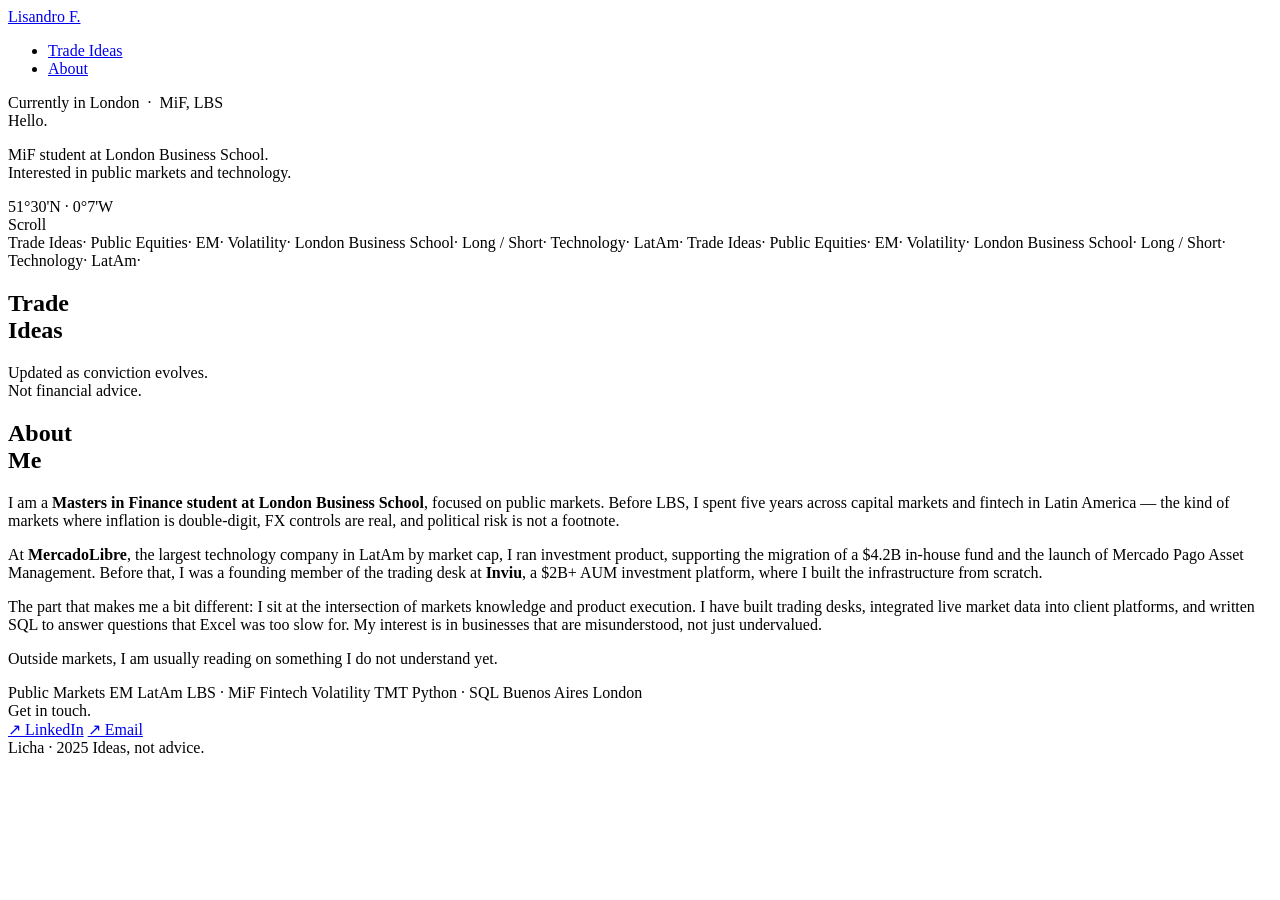
==== commit 6b86b04d: "Add files via upload" ====
--- a/index.html
+++ b/index.html
@@ -1,1388 +1,145 @@
 <!DOCTYPE html>
 <html lang="en">
 <head>
-  <meta charset="UTF-8" />
-  <meta name="viewport" content="width=device-width, initial-scale=1.0"/>
-  <title>EWZ Long Vol · Brazil 2026</title>
-  <link rel="preconnect" href="https://fonts.googleapis.com"/>
-  <link rel="preconnect" href="https://fonts.gstatic.com" crossorigin/>
-  <link href="https://fonts.googleapis.com/css2?family=Fraunces:ital,opsz,wght@0,9..144,300;0,9..144,400;0,9..144,700;0,9..144,900;1,9..144,300;1,9..144,700&family=IBM+Plex+Mono:wght@300;400;500&display=swap" rel="stylesheet"/>
-
-  <style>
-    :root {
-      --bg:       #F5F5F0;
-      --surface:  #FFFFFF;
-      --border:   #E0E0D8;
-      --muted:    #AEAEAD;
-      --ink:      #111110;
-      --ink-soft: #444440;
-      --lime:     #C9FA46;
-      --lime-dim: #E6FDAF;
-      --red:      #FF4545;
-      --mono: 'IBM Plex Mono', monospace;
-      --serif: 'Fraunces', Georgia, serif;
-    }
-
-    *, *::before, *::after { box-sizing: border-box; margin: 0; padding: 0; }
-
-    html { scroll-behavior: smooth; }
-
-    body {
-      background: var(--bg);
-      color: var(--ink);
-      font-family: var(--mono);
-      font-size: 13px;
-      line-height: 1.6;
-      -webkit-font-smoothing: antialiased;
-    }
-
-    /* ─── SCROLLBAR ─────────────────────────────── */
-    ::-webkit-scrollbar { width: 5px; }
-    ::-webkit-scrollbar-track { background: var(--bg); }
-    ::-webkit-scrollbar-thumb { background: var(--lime); border-radius: 2px; }
-
-    /* ─── NAV ───────────────────────────────────── */
-    nav {
-      position: sticky;
-      top: 0;
-      z-index: 100;
-      background: rgba(245,245,240,0.88);
-      backdrop-filter: blur(14px);
-      border-bottom: 1px solid var(--border);
-      padding: 0 5vw;
-      display: flex;
-      align-items: center;
-      justify-content: space-between;
-      height: 52px;
-    }
-
-    .nav-left {
-      display: flex;
-      align-items: center;
-      gap: 18px;
-    }
-
-    .nav-ticker {
-      font-family: var(--mono);
-      font-weight: 500;
-      font-size: 13px;
-      letter-spacing: 0.08em;
-      color: var(--ink);
-    }
-
-    .nav-pill {
-      background: var(--lime);
-      color: var(--ink);
-      font-family: var(--mono);
-      font-size: 10px;
-      font-weight: 500;
-      letter-spacing: 0.12em;
-      padding: 3px 9px;
-      border-radius: 20px;
-    }
-
-    .nav-right {
-      display: flex;
-      gap: 24px;
-      align-items: center;
-    }
-
-    .nav-link {
-      font-size: 11px;
-      letter-spacing: 0.1em;
-      color: var(--ink-soft);
-      text-decoration: none;
-      text-transform: uppercase;
-      transition: color 0.2s;
-    }
-    .nav-link:hover { color: var(--ink); }
-
-    /* ─── HERO ──────────────────────────────────── */
-    .hero {
-      padding: 100px 5vw 80px;
-      display: grid;
-      grid-template-columns: 1fr 1fr;
-      gap: 60px;
-      align-items: end;
-      border-bottom: 1px solid var(--border);
-      position: relative;
-      overflow: hidden;
-    }
-
-    .hero::before {
-      content: 'EWZ';
-      position: absolute;
-      right: -2vw;
-      top: 50%;
-      transform: translateY(-50%);
-      font-family: var(--serif);
-      font-size: clamp(120px, 22vw, 320px);
-      font-weight: 900;
-      color: transparent;
-      -webkit-text-stroke: 1px var(--border);
-      line-height: 1;
-      pointer-events: none;
-      user-select: none;
-    }
-
-    .hero-label {
-      font-size: 10px;
-      letter-spacing: 0.18em;
-      text-transform: uppercase;
-      color: var(--muted);
-      margin-bottom: 16px;
-    }
-
-    .hero-title {
-      font-family: var(--serif);
-      font-size: clamp(42px, 6vw, 88px);
-      font-weight: 700;
-      line-height: 1.0;
-      letter-spacing: -0.02em;
-    }
-
-    .hero-title em {
-      font-style: italic;
-      font-weight: 300;
-      color: var(--ink-soft);
-    }
-
-    .hero-sub {
-      margin-top: 24px;
-      font-size: 13px;
-      color: var(--ink-soft);
-      max-width: 420px;
-      line-height: 1.8;
-    }
-
-    .hero-meta {
-      display: flex;
-      flex-direction: column;
-      gap: 24px;
-      position: relative;
-      z-index: 1;
-    }
-
-    .meta-block {
-      border-left: 2px solid var(--lime);
-      padding-left: 16px;
-    }
-
-    .meta-label {
-      font-size: 9px;
-      letter-spacing: 0.2em;
-      text-transform: uppercase;
-      color: var(--muted);
-      margin-bottom: 4px;
-    }
-
-    .meta-value {
-      font-family: var(--mono);
-      font-size: 22px;
-      font-weight: 500;
-      color: var(--ink);
-    }
-
-    .meta-note {
-      font-size: 11px;
-      color: var(--muted);
-      margin-top: 3px;
-    }
-
-    /* ─── SECTION WRAPPER ───────────────────────── */
-    .section {
-      padding: 72px 5vw;
-      border-bottom: 1px solid var(--border);
-    }
-
-    .section-header {
-      display: flex;
-      align-items: baseline;
-      gap: 16px;
-      margin-bottom: 48px;
-    }
-
-    .section-num {
-      font-size: 10px;
-      letter-spacing: 0.18em;
-      color: var(--muted);
-    }
-
-    .section-title {
-      font-family: var(--serif);
-      font-size: 28px;
-      font-weight: 700;
-      letter-spacing: -0.01em;
-    }
-
-    /* ─── THESIS ────────────────────────────────── */
-    .thesis-grid {
-      display: grid;
-      grid-template-columns: 1fr 1fr 1fr;
-      gap: 1px;
-      background: var(--border);
-      border: 1px solid var(--border);
-    }
-
-    .thesis-cell {
-      background: var(--surface);
-      padding: 32px 28px;
-    }
-
-    .thesis-icon {
-      width: 36px;
-      height: 36px;
-      background: var(--lime);
-      border-radius: 50%;
-      display: flex;
-      align-items: center;
-      justify-content: center;
-      font-size: 16px;
-      margin-bottom: 16px;
-    }
-
-    .thesis-head {
-      font-family: var(--serif);
-      font-size: 17px;
-      font-weight: 700;
-      margin-bottom: 10px;
-    }
-
-    .thesis-body {
-      font-size: 12px;
-      color: var(--ink-soft);
-      line-height: 1.8;
-    }
-
-    /* ─── TRADE CARDS ───────────────────────────── */
-    .cards-grid {
-      display: grid;
-      grid-template-columns: 1fr 1fr;
-      gap: 20px;
-    }
-
-    .trade-card {
-      border: 1px solid var(--border);
-      background: var(--surface);
-      padding: 36px 32px;
-      position: relative;
-      overflow: hidden;
-      transition: box-shadow 0.3s, transform 0.3s;
-    }
-    .trade-card:hover {
-      box-shadow: 0 12px 40px rgba(0,0,0,0.06);
-      transform: translateY(-2px);
-    }
-
-    .card-tag {
-      display: inline-flex;
-      align-items: center;
-      gap: 6px;
-      font-size: 9px;
-      font-weight: 500;
-      letter-spacing: 0.18em;
-      text-transform: uppercase;
-      color: var(--ink);
-      background: var(--lime);
-      padding: 4px 10px;
-      border-radius: 2px;
-      margin-bottom: 24px;
-    }
-
-    .card-tag.secondary {
-      background: var(--bg);
-      border: 1px solid var(--border);
-    }
-
-    .card-title {
-      font-family: var(--serif);
-      font-size: 26px;
-      font-weight: 700;
-      letter-spacing: -0.01em;
-      line-height: 1.15;
-      margin-bottom: 8px;
-    }
-
-    .card-subtitle {
-      font-size: 11px;
-      color: var(--muted);
-      margin-bottom: 28px;
-    }
-
-    .card-divider {
-      border: none;
-      border-top: 1px solid var(--border);
-      margin: 24px 0;
-    }
-
-    .card-table {
-      width: 100%;
-      border-collapse: collapse;
-    }
-    .card-table tr { border-bottom: 1px solid var(--border); }
-    .card-table tr:last-child { border-bottom: none; }
-    .card-table td {
-      padding: 10px 0;
-      font-size: 12px;
-      vertical-align: middle;
-    }
-    .card-table td:first-child { color: var(--muted); }
-    .card-table td:last-child {
-      text-align: right;
-      font-weight: 500;
-      color: var(--ink);
-    }
-
-    .card-be {
-      margin-top: 24px;
-      display: flex;
-      gap: 12px;
-    }
-
-    .be-block {
-      flex: 1;
-      background: var(--bg);
-      border: 1px solid var(--border);
-      padding: 12px 14px;
-      text-align: center;
-    }
-
-    .be-label {
-      font-size: 9px;
-      letter-spacing: 0.15em;
-      text-transform: uppercase;
-      color: var(--muted);
-      margin-bottom: 5px;
-    }
-
-    .be-value {
-      font-family: var(--mono);
-      font-size: 18px;
-      font-weight: 500;
-    }
-
-    .be-value.down { color: var(--red); }
-    .be-value.up { color: #1A9E52; }
-
-    .card-accent {
-      position: absolute;
-      bottom: 0;
-      right: 0;
-      width: 120px;
-      height: 120px;
-      background: var(--lime-dim);
-      border-radius: 50%;
-      transform: translate(40%, 40%);
-      pointer-events: none;
-    }
-
-    /* ─── PAYOFF CHART ──────────────────────────── */
-    .chart-wrapper {
-      background: var(--surface);
-      border: 1px solid var(--border);
-      padding: 40px 40px 32px;
-    }
-
-    .chart-controls {
-      display: flex;
-      gap: 10px;
-      margin-bottom: 32px;
-    }
-
-    .chart-btn {
-      font-family: var(--mono);
-      font-size: 11px;
-      font-weight: 500;
-      letter-spacing: 0.1em;
-      padding: 7px 18px;
-      border: 1px solid var(--border);
-      background: var(--bg);
-      cursor: pointer;
-      transition: all 0.2s;
-      color: var(--ink-soft);
-    }
-
-    .chart-btn.active,
-    .chart-btn:hover {
-      background: var(--lime);
-      border-color: var(--lime);
-      color: var(--ink);
-    }
-
-    canvas#payoffChart {
-      width: 100%;
-      max-height: 340px;
-      display: block;
-    }
-
-    .chart-legend {
-      display: flex;
-      gap: 28px;
-      margin-top: 20px;
-      flex-wrap: wrap;
-    }
-
-    .legend-item {
-      display: flex;
-      align-items: center;
-      gap: 8px;
-      font-size: 11px;
-      color: var(--ink-soft);
-    }
-
-    .legend-dot {
-      width: 24px;
-      height: 3px;
-      border-radius: 2px;
-    }
-
-    /* ─── COMPARISON TABLE ──────────────────────── */
-    .compare-table {
-      width: 100%;
-      border-collapse: collapse;
-      background: var(--surface);
-      border: 1px solid var(--border);
-    }
-
-    .compare-table th {
-      padding: 16px 20px;
-      font-family: var(--mono);
-      font-size: 10px;
-      font-weight: 500;
-      letter-spacing: 0.15em;
-      text-transform: uppercase;
-      border-bottom: 2px solid var(--ink);
-      text-align: left;
-      background: var(--surface);
-    }
-
-    .compare-table th:first-child { background: var(--bg); }
-    .compare-table th:nth-child(2) { background: var(--lime); color: var(--ink); }
-    .compare-table th:nth-child(3) { background: var(--bg); }
-
-    .compare-table td {
-      padding: 14px 20px;
-      font-size: 12px;
-      border-bottom: 1px solid var(--border);
-      vertical-align: middle;
-    }
-
-    .compare-table tr:last-child td { border-bottom: none; }
-    .compare-table td:first-child { color: var(--muted); }
-    .compare-table td:nth-child(2) { font-weight: 500; background: rgba(201,250,70,0.07); }
-
-    /* ─── RISKS ─────────────────────────────────── */
-    .risks-grid {
-      display: grid;
-      grid-template-columns: 1fr 1fr;
-      gap: 20px;
-    }
-
-    .risk-item {
-      background: var(--surface);
-      border: 1px solid var(--border);
-      border-left: 3px solid var(--ink);
-      padding: 24px 24px 24px 22px;
-    }
-
-    .risk-item.warn { border-left-color: var(--red); }
-
-    .risk-head {
-      font-family: var(--serif);
-      font-size: 16px;
-      font-weight: 700;
-      margin-bottom: 8px;
-    }
-
-    .risk-body {
-      font-size: 12px;
-      color: var(--ink-soft);
-      line-height: 1.75;
-    }
-
-    /* ─── PITCH ──────────────────────────────────── */
-    .pitch-block {
-      background: var(--ink);
-      color: var(--bg);
-      padding: 56px 5vw;
-      display: grid;
-      grid-template-columns: auto 1fr;
-      gap: 48px;
-      align-items: start;
-    }
-
-    .pitch-tag {
-      font-size: 9px;
-      letter-spacing: 0.25em;
-      text-transform: uppercase;
-      color: var(--lime);
-      white-space: nowrap;
-      margin-top: 6px;
-    }
-
-    .pitch-quote {
-      font-family: var(--serif);
-      font-size: clamp(20px, 2.4vw, 32px);
-      font-weight: 300;
-      font-style: italic;
-      line-height: 1.5;
-      color: var(--bg);
-    }
-
-    .pitch-quote strong {
-      font-weight: 700;
-      font-style: normal;
-      color: var(--lime);
-    }
-
-    /* ─── FOOTER ─────────────────────────────────── */
-    footer {
-      padding: 24px 5vw;
-      display: flex;
-      justify-content: space-between;
-      align-items: center;
-      border-top: 1px solid var(--border);
-    }
-
-    .footer-note {
-      font-size: 11px;
-      color: var(--muted);
-      max-width: 640px;
-      line-height: 1.7;
-    }
-
-    .footer-date {
-      font-size: 11px;
-      color: var(--muted);
-      white-space: nowrap;
-    }
-
-    /* ─── TICKER TAPE ────────────────────────────── */
-    .ticker-tape {
-      background: var(--ink);
-      color: var(--lime);
-      font-family: var(--mono);
-      font-size: 11px;
-      font-weight: 500;
-      letter-spacing: 0.08em;
-      padding: 10px 0;
-      overflow: hidden;
-      white-space: nowrap;
-      position: relative;
-    }
-
-    .ticker-inner {
-      display: inline-block;
-      animation: ticker 28s linear infinite;
-    }
-
-    @keyframes ticker {
-      0%   { transform: translateX(0); }
-      100% { transform: translateX(-50%); }
-    }
-
-    /* ─── ANIMATIONS ─────────────────────────────── */
-    .fade-up {
-      opacity: 0;
-      transform: translateY(24px);
-      transition: opacity 0.6s ease, transform 0.6s ease;
-    }
-    .fade-up.visible {
-      opacity: 1;
-      transform: none;
-    }
-
-    /* ─── RESPONSIVE ─────────────────────────────── */
-    @media (max-width: 900px) {
-      .hero { grid-template-columns: 1fr; padding-top: 60px; }
-      .hero::before { display: none; }
-      .hero-meta { flex-direction: row; flex-wrap: wrap; gap: 16px; }
-      .thesis-grid { grid-template-columns: 1fr; }
-      .cards-grid { grid-template-columns: 1fr; }
-      .risks-grid { grid-template-columns: 1fr; }
-      .pitch-block { grid-template-columns: 1fr; gap: 12px; }
-      .pitch-tag { margin-top: 0; }
-      .nav-right { display: none; }
-      .compare-table { font-size: 11px; }
-      .compare-table td, .compare-table th { padding: 10px 12px; }
-    }
-    /* ─── VARIANCE SWAP ──────────────────────────── */
-    .varsw-wrap {
-      background: var(--surface);
-      border: 1px solid var(--border);
-      overflow: hidden;
-    }
-
-    .varsw-badge {
-      display: flex;
-      align-items: center;
-      gap: 10px;
-      background: var(--ink);
-      color: var(--lime);
-      font-family: var(--mono);
-      font-size: 10px;
-      font-weight: 500;
-      letter-spacing: 0.18em;
-      text-transform: uppercase;
-      padding: 10px 28px;
-    }
-
-    .varsw-badge-icon { font-size: 14px; }
-
-    .varsw-body {
-      display: grid;
-      grid-template-columns: 1.2fr 1fr;
-      gap: 0;
-    }
-
-    .varsw-left {
-      padding: 40px 36px;
-      border-right: 1px solid var(--border);
-    }
-
-    .varsw-headline {
-      font-family: var(--serif);
-      font-size: 22px;
-      font-weight: 700;
-      line-height: 1.35;
-      letter-spacing: -0.01em;
-      margin-bottom: 20px;
-      color: var(--ink);
-    }
-
-    .varsw-headline em {
-      font-style: italic;
-      font-weight: 300;
-      color: var(--ink-soft);
-    }
-
-    .varsw-desc {
-      font-size: 12px;
-      color: var(--ink-soft);
-      line-height: 1.85;
-      margin-bottom: 14px;
-    }
-
-    .varsw-right {
-      padding: 40px 32px;
-      display: flex;
-      flex-direction: column;
-      gap: 24px;
-      justify-content: center;
-    }
-
-    .varsw-formula-card {
-      background: var(--bg);
-      border: 1px solid var(--border);
-      padding: 24px 22px;
-    }
-
-    .varsw-formula-label {
-      font-size: 9px;
-      letter-spacing: 0.2em;
-      text-transform: uppercase;
-      color: var(--muted);
-      margin-bottom: 12px;
-    }
-
-    .varsw-formula {
-      font-family: var(--serif);
-      font-size: 18px;
-      font-weight: 700;
-      color: var(--ink);
-      line-height: 1.4;
-    }
-
-    .varsw-formula sub {
-      font-size: 11px;
-      font-family: var(--mono);
-      font-weight: 400;
-    }
-
-    .varsw-times { color: var(--muted); margin: 0 4px; }
-    .varsw-minus { color: var(--red); margin: 0 4px; }
-
-    .varsw-formula-sub {
-      margin-top: 10px;
-      font-size: 11px;
-      color: var(--muted);
-      line-height: 1.6;
-    }
-
-    .varsw-pills {
-      display: flex;
-      flex-wrap: wrap;
-      gap: 8px;
-    }
-
-    .varsw-pill {
-      font-family: var(--mono);
-      font-size: 10px;
-      font-weight: 500;
-      letter-spacing: 0.1em;
-      padding: 5px 12px;
-      background: var(--lime-dim);
-      border: 1px solid var(--lime);
-      color: var(--ink);
-      border-radius: 2px;
-    }
-
-    .varsw-pill-warn {
-      background: #FFF0F0;
-      border-color: var(--red);
-      color: var(--red);
-    }
-
-    @media (max-width: 900px) {
-      .varsw-body { grid-template-columns: 1fr; }
-      .varsw-left { border-right: none; border-bottom: 1px solid var(--border); padding: 28px 20px; }
-      .varsw-right { padding: 28px 20px; }
-    }
-
-    /* ─── MASTHEAD ───────────────────────────────── */
-    .masthead {
-      background: var(--ink);
-      padding: 0 5vw;
-      height: 44px;
-      display: flex;
-      align-items: center;
-      justify-content: space-between;
-      border-bottom: 2px solid var(--lime);
-    }
-
-    .masthead-title {
-      font-family: var(--serif);
-      font-size: 17px;
-      font-weight: 900;
-      letter-spacing: 0.04em;
-      color: var(--surface);
-    }
-
-    .masthead-title span {
-      color: var(--lime);
-    }
-
-    .masthead-right {
-      font-family: var(--mono);
-      font-size: 10px;
-      letter-spacing: 0.14em;
-      color: var(--muted);
-      text-transform: uppercase;
-    }
-
-    /* ─── TRADE IDEAS INDEX ──────────────────────── */
-    .ideas-strip {
-      padding: 40px 5vw 36px;
-      border-bottom: 1px solid var(--border);
-      background: var(--surface);
-    }
-
-    .ideas-label {
-      font-size: 9px;
-      letter-spacing: 0.22em;
-      text-transform: uppercase;
-      color: var(--muted);
-      margin-bottom: 20px;
-    }
-
-    .ideas-grid {
-      display: grid;
-      grid-template-columns: 1fr 2fr;
-      gap: 12px;
-    }
-
-    .idea-card {
-      border: 1px solid var(--border);
-      padding: 18px 20px;
-      display: flex;
-      flex-direction: column;
-      gap: 8px;
-      background: var(--bg);
-      position: relative;
-      transition: box-shadow 0.2s;
-      cursor: default;
-    }
-
-    .idea-card.active {
-      background: var(--surface);
-      border-color: var(--ink);
-      cursor: pointer;
-    }
-
-    .idea-card.active:hover {
-      box-shadow: 0 6px 24px rgba(0,0,0,0.07);
-    }
-
-    .idea-card.dimmed {
-      opacity: 0.42;
-      pointer-events: none;
-    }
-
-    .idea-card-top {
-      display: flex;
-      align-items: center;
-      justify-content: space-between;
-    }
-
-    .idea-ticker {
-      font-family: var(--mono);
-      font-size: 13px;
-      font-weight: 500;
-      color: var(--ink);
-    }
-
-    .idea-pill-new {
-      font-family: var(--mono);
-      font-size: 9px;
-      font-weight: 500;
-      letter-spacing: 0.14em;
-      text-transform: uppercase;
-      background: var(--lime);
-      color: var(--ink);
-      padding: 2px 8px;
-      border-radius: 20px;
-      animation: pulse-pill 2.4s ease-in-out infinite;
-    }
-
-    @keyframes pulse-pill {
-      0%, 100% { opacity: 1; }
-      50%       { opacity: 0.55; }
-    }
-
-    .idea-pill-soon {
-      font-family: var(--mono);
-      font-size: 9px;
-      font-weight: 500;
-      letter-spacing: 0.14em;
-      text-transform: uppercase;
-      background: transparent;
-      color: var(--muted);
-      border: 1px solid var(--border);
-      padding: 2px 8px;
-      border-radius: 20px;
-    }
-
-    .idea-name {
-      font-family: var(--serif);
-      font-size: 15px;
-      font-weight: 700;
-      color: var(--ink);
-      line-height: 1.25;
-    }
-
-    .idea-meta {
-      font-size: 10px;
-      color: var(--muted);
-      letter-spacing: 0.06em;
-    }
-
-    .idea-structure {
-      font-size: 10px;
-      font-weight: 500;
-      color: var(--ink-soft);
-      border-top: 1px solid var(--border);
-      padding-top: 8px;
-      margin-top: 2px;
-    }
-
-    @media (max-width: 900px) {
-      .ideas-grid { grid-template-columns: 1fr; }
-      .masthead-right { display: none; }
-    }
-
-  </style>
+  <meta charset="UTF-8">
+  <meta name="viewport" content="width=device-width, initial-scale=1.0">
+  <title>Lisandro F. · Investments</title>
+  <link rel="preconnect" href="https://fonts.googleapis.com">
+  <link href="https://fonts.googleapis.com/css2?family=Cormorant+Garant:ital,wght@0,300;0,400;0,600;1,300;1,400;1,600&family=Instrument+Sans:ital,wght@0,300;0,400;0,500;1,300&family=JetBrains+Mono:wght@400;500&display=swap" rel="stylesheet">
+  <link rel="stylesheet" href="css/style.css">
 </head>
 <body>
 
-<!-- MASTHEAD -->
-<header class="masthead">
-  <div class="masthead-title">Licha<span>.</span> Trade Ideas</div>
-  <div class="masthead-right">Internal Research · Not for Distribution</div>
-</header>
+  <!-- ─── NAV ─── -->
+  <nav>
+    <a href="#home" class="nav-name">Lisandro F.</a>
+    <ul class="nav-links">
+      <li><a href="#ideas">Trade Ideas</a></li>
+      <li><a href="#about">About</a></li>
+    </ul>
+  </nav>
 
-<!-- TICKER TAPE -->
-<div class="ticker-tape">
-  <span class="ticker-inner">
-    &nbsp;&nbsp;&nbsp;&nbsp;EWZ SPOT 35.49&nbsp;&nbsp;●&nbsp;&nbsp;OCT 35 STRADDLE 7.91&nbsp;&nbsp;●&nbsp;&nbsp;NOV 35 STRADDLE 9.28&nbsp;&nbsp;●&nbsp;&nbsp;1ST ROUND OCT 4 2026&nbsp;&nbsp;●&nbsp;&nbsp;RUNOFF OCT 25 2026&nbsp;&nbsp;●&nbsp;&nbsp;STRUCTURE: LONG VOLATILITY&nbsp;&nbsp;●&nbsp;&nbsp;EWZ SPOT 35.49&nbsp;&nbsp;●&nbsp;&nbsp;OCT 35 STRADDLE 7.91&nbsp;&nbsp;●&nbsp;&nbsp;NOV 35 STRADDLE 9.28&nbsp;&nbsp;●&nbsp;&nbsp;1ST ROUND OCT 4 2026&nbsp;&nbsp;●&nbsp;&nbsp;RUNOFF OCT 25 2026&nbsp;&nbsp;●&nbsp;&nbsp;STRUCTURE: LONG VOLATILITY&nbsp;&nbsp;●&nbsp;&nbsp;EWZ SPOT 35.49&nbsp;&nbsp;●&nbsp;&nbsp;OCT 35 STRADDLE 7.91&nbsp;&nbsp;●&nbsp;&nbsp;NOV 35 STRADDLE 9.28&nbsp;&nbsp;●&nbsp;&nbsp;1ST ROUND OCT 4 2026&nbsp;&nbsp;●&nbsp;&nbsp;RUNOFF OCT 25 2026&nbsp;&nbsp;●&nbsp;&nbsp;STRUCTURE: LONG VOLATILITY&nbsp;&nbsp;●&nbsp;&nbsp;
-  </span>
-</div>
-
-<!-- NAV -->
-<nav>
-  <div class="nav-left">
-    <span class="nav-ticker">EWZ / LONG VOL</span>
-  </div>
-  <div class="nav-right">
-    <a href="#thesis" class="nav-link">Thesis</a>
-    <a href="#trades" class="nav-link">Trades</a>
-    <a href="#payoff" class="nav-link">P&amp;L</a>
-    <a href="#varsw" class="nav-link">Pro Desk</a>
-  </div>
-</nav>
-
-<!-- TRADE IDEAS INDEX -->
-<div class="ideas-strip">
-  <div class="ideas-label">Trade Ideas · Vol Desk · 2026</div>
-  <div class="ideas-grid">
-
-    <div class="idea-card active" onclick="window.scrollTo({top:0,behavior:'smooth'})">
-      <div class="idea-card-top">
-        <span class="idea-ticker">EWZ</span>
-        <span class="idea-pill-new">New</span>
-      </div>
-      <div class="idea-name">Long Volatility · Brazil Elections</div>
-      <div class="idea-meta">iShares MSCI Brazil ETF · Oct / Nov 2026</div>
-      <div class="idea-structure">Long 35 Straddle · Vol Play</div>
-    </div>
-
-    <div class="idea-card dimmed" style="grid-column: span 2; display:flex; flex-direction:row; align-items:center; justify-content:center; gap:12px; padding: 22px 28px;">
-      <span style="font-size:18px; opacity:0.4;">···</span>
-      <span style="font-family:var(--serif); font-size:15px; font-weight:300; font-style:italic; color:var(--muted);">More ideas coming soon</span>
-      <span style="font-size:18px; opacity:0.4;">···</span>
-    </div>
-
-  </div>
-</div>
-
-<!-- HERO -->
-<section class="hero">
-  <div class="hero-left fade-up">
-    <div class="hero-label">Trade Idea · Brazil Elections 2026</div>
-    <h1 class="hero-title">Long<br/><em>Volatility</em><br/>Brazil</h1>
+  <!-- ─── HOME ─── -->
+  <section id="home">
+    <div class="hero-eyebrow">Currently in London &nbsp;·&nbsp; MiF, LBS</div>
+    <div class="hero-headline">Hello.</div>
     <p class="hero-sub">
-      Polls deadlocked. Headline risk off the charts. A two-round election calendar that could reprice every Brazilian asset overnight. We don't need to call direction. We just need chaos — and Brazil always delivers.
+      MiF student at London Business School.<br>
+      Interested in public markets and technology.
     </p>
-  </div>
-  <div class="hero-meta fade-up" style="transition-delay:0.15s">
-    <div class="meta-block">
-      <div class="meta-label">Spot (EWZ)</div>
-      <div class="meta-value">$35.49</div>
-      <div class="meta-note">iShares MSCI Brazil ETF</div>
-    </div>
-    <div class="meta-block">
-      <div class="meta-label">1st Round</div>
-      <div class="meta-value">Oct 4, 2026</div>
-      <div class="meta-note">Justiça Eleitoral</div>
-    </div>
-    <div class="meta-block">
-      <div class="meta-label">Runoff</div>
-      <div class="meta-value">Oct 25, 2026</div>
-      <div class="meta-note">If no first-round majority</div>
-    </div>
-    <div class="meta-block">
-      <div class="meta-label">Structure</div>
-      <div class="meta-value">35 Straddle</div>
-      <div class="meta-note">Call + Put · same strike</div>
-    </div>
-  </div>
-</section>
-
-<!-- THESIS -->
-<section class="section fade-up" id="thesis">
-  <div class="section-header">
-    <span class="section-num">01</span>
-    <h2 class="section-title">The Thesis</h2>
-  </div>
-  <div class="thesis-grid">
-    <div class="thesis-cell">
-      <div class="thesis-icon">🗳</div>
-      <div class="thesis-head">Binary Event Catalyst</div>
-      <p class="thesis-body">Brazil's election is a genuine detonator. Lula vs. Flávio Bolsonaro in a razor-thin potential runoff keeps headlines explosive from July through end-October. Sustained political tension means implied vol stays elevated far longer than a single-day event spike.</p>
-    </div>
-    <div class="thesis-cell">
-      <div class="thesis-icon">↕</div>
-      <div class="thesis-head">Zero Directional Bias</div>
-      <p class="thesis-body">A straddle profits massively from movement in either direction. A right-wing win could ignite EWZ on reform euphoria. A left-wing result could send it into freefall. We are not guessing the outcome. We are betting on the storm itself.</p>
-    </div>
-    <div class="thesis-cell">
-      <div class="thesis-icon">📈</div>
-      <div class="thesis-head">Two Paths to Profit</div>
-      <p class="thesis-body">Hold through the explosion if EWZ makes its move, or sell the straddle pre-vote when the market bids implied vol into the stratosphere. The IV ramp trade has historically delivered sharper risk-adjusted returns than waiting for realised carnage.</p>
-    </div>
-  </div>
-</section>
-
-<!-- TRADE CARDS -->
-<section class="section fade-up" id="trades">
-  <div class="section-header">
-    <span class="section-num">02</span>
-    <h2 class="section-title">The Trades</h2>
-  </div>
-  <div class="cards-grid">
-
-    <!-- OCT -->
-    <div class="trade-card">
-      <div class="card-accent"></div>
-      <div class="card-tag">★ OCT EXPIRY — ELECTION ONLY</div>
-      <div class="card-title">35 Straddle<br/>October 2026</div>
-      <div class="card-subtitle">The surgical strike. One round. Pure shock exposure — cheapest way in.</div>
-      <hr class="card-divider"/>
-      <table class="card-table">
-        <tr><td>Structure</td><td>Long 35 Straddle</td></tr>
-        <tr><td>35 Call</td><td>4.56</td></tr>
-        <tr><td>35 Put</td><td>3.35</td></tr>
-        <tr><td>Total Premium / share</td><td><strong>$7.91</strong></td></tr>
-        <tr><td>Cost per contract (100sh)</td><td><strong>$791</strong></td></tr>
-        <tr><td>Max loss</td><td><strong>$791</strong></td></tr>
-        <tr><td>Move hurdle vs spot</td><td><strong>22.3%</strong></td></tr>
-      </table>
-      <div class="card-be">
-        <div class="be-block">
-          <div class="be-label">Lower BE</div>
-          <div class="be-value down">$27.09</div>
-        </div>
-        <div class="be-block" style="background:var(--lime-dim); border-color:var(--lime);">
-          <div class="be-label">Strike</div>
-          <div class="be-value">$35.00</div>
-        </div>
-        <div class="be-block">
-          <div class="be-label">Upper BE</div>
-          <div class="be-value up">$42.91</div>
-        </div>
+    <div class="hero-line"></div>
+    <div class="hero-bottom">
+      <span class="hero-coord">51°30'N · 0°7'W</span>
+      <div class="scroll-cue">
+        <div class="scroll-bar"></div>
+        <span>Scroll</span>
       </div>
     </div>
+  </section>
 
-    <!-- NOV -->
-    <div class="trade-card">
-      <div class="card-tag secondary">NOV EXPIRY — ELECTION + RUNOFF</div>
-      <div class="card-title">35 Straddle<br/>November 2026</div>
-      <div class="card-subtitle">Maximum exposure. Covers both rounds and the political aftershock.</div>
-      <hr class="card-divider"/>
-      <table class="card-table">
-        <tr><td>Structure</td><td>Long 35 Straddle</td></tr>
-        <tr><td>35 Call</td><td>6.02</td></tr>
-        <tr><td>35 Put</td><td>3.26</td></tr>
-        <tr><td>Total Premium / share</td><td><strong>$9.28</strong></td></tr>
-        <tr><td>Cost per contract (100sh)</td><td><strong>$928</strong></td></tr>
-        <tr><td>Max loss</td><td><strong>$928</strong></td></tr>
-        <tr><td>Move hurdle vs spot</td><td><strong>26.2%</strong></td></tr>
-      </table>
-      <div class="card-be">
-        <div class="be-block">
-          <div class="be-label">Lower BE</div>
-          <div class="be-value down">$25.72</div>
-        </div>
-        <div class="be-block" style="background:var(--bg);">
-          <div class="be-label">Strike</div>
-          <div class="be-value">$35.00</div>
-        </div>
-        <div class="be-block">
-          <div class="be-label">Upper BE</div>
-          <div class="be-value up">$44.28</div>
-        </div>
-      </div>
+  <!-- ─── MARQUEE ─── -->
+  <div class="marquee-wrap" aria-hidden="true">
+    <div class="marquee-track">
+      <span class="marquee-item">Trade Ideas</span><span class="marquee-sep">·</span>
+      <span class="marquee-item">Public Equities</span><span class="marquee-sep">·</span>
+      <span class="marquee-item">EM</span><span class="marquee-sep">·</span>
+      <span class="marquee-item">Volatility</span><span class="marquee-sep">·</span>
+      <span class="marquee-item">London Business School</span><span class="marquee-sep">·</span>
+      <span class="marquee-item">Long / Short</span><span class="marquee-sep">·</span>
+      <span class="marquee-item">Technology</span><span class="marquee-sep">·</span>
+      <span class="marquee-item">LatAm</span><span class="marquee-sep">·</span>
+      <!-- duplicate for seamless loop -->
+      <span class="marquee-item">Trade Ideas</span><span class="marquee-sep">·</span>
+      <span class="marquee-item">Public Equities</span><span class="marquee-sep">·</span>
+      <span class="marquee-item">EM</span><span class="marquee-sep">·</span>
+      <span class="marquee-item">Volatility</span><span class="marquee-sep">·</span>
+      <span class="marquee-item">London Business School</span><span class="marquee-sep">·</span>
+      <span class="marquee-item">Long / Short</span><span class="marquee-sep">·</span>
+      <span class="marquee-item">Technology</span><span class="marquee-sep">·</span>
+      <span class="marquee-item">LatAm</span><span class="marquee-sep">·</span>
     </div>
   </div>
 
-  <!-- COMPARISON TABLE -->
-  <div style="margin-top:24px; overflow-x:auto;">
-    <table class="compare-table">
-      <thead>
-        <tr>
-          <th>&nbsp;</th>
-          <th>OCT — Election Only</th>
-          <th>NOV — Elec + Runoff</th>
-        </tr>
-      </thead>
-      <tbody>
-        <tr><td>Total Premium</td><td>$7.91</td><td>$9.28</td></tr>
-        <tr><td>Cost per Contract</td><td>$791</td><td>$928</td></tr>
-        <tr><td>Move Hurdle vs Spot</td><td>22.3%</td><td>26.2%</td></tr>
-        <tr><td>Breakevens</td><td>27.09 / 42.91</td><td>25.72 / 44.28</td></tr>
-        <tr><td>Why choose</td><td>Cheaper, pure event</td><td>More time for runoff / aftershock</td></tr>
-        <tr><td>Main risk</td><td>Post-event vol crush</td><td>Higher cost / more theta bleed</td></tr>
-      </tbody>
-    </table>
-  </div>
-</section>
+  <!-- ─── TRADE IDEAS ─── -->
+  <section id="ideas">
+    <div class="section-header">
+      <h2 class="section-title reveal">Trade<br>Ideas</h2>
+      <p class="section-meta reveal">
+        Updated as conviction evolves.<br>
+        Not financial advice.
+      </p>
+    </div>
+    <!-- Cards injected by App.mountTrades() -->
+    <div class="ideas-grid" id="ideas-grid"></div>
+  </section>
 
-<!-- PAYOFF CHART -->
-<section class="section fade-up" id="payoff">
-  <div class="section-header">
-    <span class="section-num">03</span>
-    <h2 class="section-title">P&amp;L at Expiry</h2>
-  </div>
-  <div class="chart-wrapper">
-    <div class="chart-controls">
-      <button class="chart-btn active" id="btn-both" onclick="setView('both')">Both</button>
-      <button class="chart-btn" id="btn-oct"  onclick="setView('oct')">Oct Only</button>
-      <button class="chart-btn" id="btn-nov"  onclick="setView('nov')">Nov Only</button>
-    </div>
-    <canvas id="payoffChart" height="320"></canvas>
-    <div class="chart-legend">
-      <div class="legend-item">
-        <div class="legend-dot" style="background:#C9FA46;"></div>
-        Oct Straddle (7.91 premium)
+  <!-- ─── ABOUT ─── -->
+  <section id="about">
+    <div class="about-grid">
+
+      <div class="about-left">
+        <h2 class="section-title about-title reveal">About<br>Me</h2>
+
+        <p class="about-para reveal">
+          I am a <strong>Masters in Finance student at London Business School</strong>, focused on public markets.
+          Before LBS, I spent five years across capital markets and fintech in Latin America —
+          the kind of markets where inflation is double-digit, FX controls are real,
+          and political risk is not a footnote.
+        </p>
+
+        <p class="about-para reveal">
+          At <strong>MercadoLibre</strong>, the largest technology company in LatAm by market cap, I ran investment product,
+          supporting the migration of a $4.2B in-house fund and the launch of Mercado Pago Asset Management.
+          Before that, I was a founding member of the trading desk at <strong>Inviu</strong>, a $2B+ AUM investment platform,
+          where I built the infrastructure from scratch.
+        </p>
+
+        <p class="about-para reveal">
+          The part that makes me a bit different: I sit at the intersection of markets knowledge
+          and product execution. I have built trading desks, integrated live market data into client platforms,
+          and written SQL to answer questions that Excel was too slow for.
+          My interest is in businesses that are misunderstood, not just undervalued.
+        </p>
+
+        <p class="about-para reveal">
+          Outside markets, I am usually reading on something I do not understand yet.
+        </p>
       </div>
-      <div class="legend-item">
-        <div class="legend-dot" style="background:#444440;border-top:2px dashed #444440;"></div>
-        Nov Straddle (9.28 premium)
-      </div>
-      <div class="legend-item">
-        <div class="legend-dot" style="background:#FF4545;"></div>
-        Break-even levels
-      </div>
-    </div>
-  </div>
-</section>
 
-<!-- VARIANCE SWAP -->
-<section class="section fade-up" id="varsw">
-  <div class="section-header">
-    <span class="section-num">04</span>
-    <h2 class="section-title">The Perfect Instrument</h2>
-  </div>
-  <div class="varsw-wrap">
-    <div class="varsw-badge">
-      <span class="varsw-badge-icon">🏦</span>
-      <span>Institutional Only · OTC</span>
-    </div>
-    <div class="varsw-body">
-      <div class="varsw-left">
-        <p class="varsw-headline">For those who want pure volatility — with no noise attached — the ideal instrument is not a straddle. It is a <em>Variance Swap.</em></p>
-        <p class="varsw-desc">A straddle is accessible and liquid. But it comes with baggage: delta drift, skew exposure, bid-ask friction across two legs. A variance swap strips all of that away. You trade realised variance directly against a fixed strike. Direction is completely irrelevant. If Brazil explodes in either direction — or just thrashes incessantly through the election window — the payoff compounds convexly in your favour. No hedging. No rolling. No strikes to manage. Just volatility, in its purest form.</p>
-        <p class="varsw-desc">The convexity is the killer feature: gains accelerate as vol surges, while losses are cushioned if vol disappoints. It is the most efficient way to be long the chaos of a contested South American election.</p>
-      </div>
-      <div class="varsw-right">
-        <div class="varsw-formula-card">
-          <div class="varsw-formula-label">Payoff at Expiry</div>
-          <div class="varsw-formula">
-            Notional <span class="varsw-times">×</span> (σ²<sub>realised</sub> <span class="varsw-minus">−</span> K²<sub>strike</sub>)
-          </div>
-          <div class="varsw-formula-sub">Long side profits when realised vol exceeds the strike</div>
+      <div class="about-right reveal">
+        <div class="tags-wrap">
+          <span class="tag">Public Markets</span>
+          <span class="tag">EM</span>
+          <span class="tag">LatAm</span>
+          <span class="tag">LBS · MiF</span>
+          <span class="tag">Fintech</span>
+          <span class="tag">Volatility</span>
+          <span class="tag">TMT</span>
+          <span class="tag">Python · SQL</span>
+          <span class="tag">Buenos Aires</span>
+          <span class="tag">London</span>
         </div>
-        <div class="varsw-pills">
-          <div class="varsw-pill">Pure Vol Exposure</div>
-          <div class="varsw-pill">Convex Payoff</div>
-          <div class="varsw-pill">No Delta Drift</div>
-          <div class="varsw-pill">No Options Legs</div>
-          <div class="varsw-pill varsw-pill-warn">OTC · ISDA Required</div>
-          <div class="varsw-pill varsw-pill-warn">Institutional Access Only</div>
+        <div class="contact-heading">Get in touch.</div>
+        <div>
+          <a href="https://www.linkedin.com/in/lisandrof/" target="_blank" class="contact-link">↗ LinkedIn</a>
+          <a href="mailto:lflorentin.mifft2026@london.edu" class="contact-link">↗ Email</a>
         </div>
       </div>
+
     </div>
-  </div>
-</section>
+  </section>
 
-<!-- PITCH -->
-<div class="pitch-block fade-up">
-  <div class="pitch-tag">20-sec pitch</div>
-  <blockquote class="pitch-quote">
-    "I am long EWZ volatility into Brazil's October 4 election. Buying a <strong>35 straddle</strong> — direction is irrelevant, I just need the market to move. The October expiry is the sharper <strong>election shock</strong> play; November buys the full runoff window and the political aftershock. I monetise via an <strong>IV ramp</strong> into the vote, or I ride the explosion."
-  </blockquote>
-</div>
+  <!-- ─── FOOTER ─── -->
+  <footer>
+    <span class="footer-txt">Licha · 2025</span>
+    <span class="footer-txt">Ideas, not advice.</span>
+  </footer>
 
-<!-- FOOTER -->
-<footer>
-  <p class="footer-note">
-    This material is for informational purposes only and does not constitute investment advice. Options trading involves substantial risk. All prices are indicative midpoints — always trade on live bid/ask. Variance swaps are OTC instruments available to institutional investors under ISDA agreements only. Past correlation of political events to asset moves is not indicative of future results.
-  </p>
-  <span class="footer-date">EWZ · Mar 2026</span>
-</footer>
+  <!-- ─── SCRIPTS ─── -->
+  <!-- Data model first, then components, then controller -->
+  <script src="js/data/trades.js"></script>
+  <script src="js/components/tradeCard.js"></script>
+  <script src="js/app.js"></script>
 
-<script>
-  // ─── SCROLL ANIMATIONS ────────────────────────
-  const observer = new IntersectionObserver(entries => {
-    entries.forEach(e => {
-      if (e.isIntersecting) {
-        e.target.classList.add('visible');
-        observer.unobserve(e.target);
-      }
-    });
-  }, { threshold: 0.08 });
-
-  document.querySelectorAll('.fade-up').forEach(el => observer.observe(el));
-
-  // ─── PAYOFF CHART ─────────────────────────────
-  const STRIKE    = 35;
-  const PREM_OCT  = 7.91;
-  const PREM_NOV  = 9.28;
-  const BE_OCT_L  = 27.09;
-  const BE_OCT_U  = 42.91;
-  const BE_NOV_L  = 25.72;
-  const BE_NOV_U  = 44.28;
-
-  let currentView = 'both';
-
-  function straddlePnL(spot, strike, premium) {
-    return Math.abs(spot - strike) - premium;
-  }
-
-  function setView(v) {
-    currentView = v;
-    document.querySelectorAll('.chart-btn').forEach(b => b.classList.remove('active'));
-    document.getElementById('btn-' + v).classList.add('active');
-    drawChart();
-  }
-
-  function drawChart() {
-    const canvas = document.getElementById('payoffChart');
-    const dpr = window.devicePixelRatio || 1;
-    const W = canvas.clientWidth;
-    const H = 320;
-    canvas.width  = W * dpr;
-    canvas.height = H * dpr;
-    const ctx = canvas.getContext('2d');
-    ctx.scale(dpr, dpr);
-
-    const PAD = { top: 24, right: 24, bottom: 48, left: 56 };
-    const cW = W - PAD.left - PAD.right;
-    const cH = H - PAD.top  - PAD.bottom;
-
-    ctx.clearRect(0, 0, W, H);
-
-    // price range
-    const priceMin = 15;
-    const priceMax = 55;
-    const pnlMin   = -12;
-    const pnlMax   = 20;
-
-    function px(price) { return PAD.left + (price - priceMin) / (priceMax - priceMin) * cW; }
-    function py(pnl)   { return PAD.top  + (1 - (pnl - pnlMin) / (pnlMax - pnlMin)) * cH; }
-
-    // ── grid lines ──
-    ctx.strokeStyle = '#E0E0D8';
-    ctx.lineWidth   = 1;
-    ctx.setLineDash([4, 4]);
-
-    // horizontal grid
-    for (let p = -10; p <= 20; p += 5) {
-      ctx.beginPath();
-      ctx.moveTo(PAD.left, py(p));
-      ctx.lineTo(PAD.left + cW, py(p));
-      ctx.stroke();
-      ctx.fillStyle = '#AEAEAD';
-      ctx.font = `400 10px 'IBM Plex Mono', monospace`;
-      ctx.textAlign = 'right';
-      ctx.fillText((p >= 0 ? '+' : '') + p, PAD.left - 8, py(p) + 4);
-    }
-
-    // vertical grid
-    for (let s = 20; s <= 50; s += 5) {
-      ctx.beginPath();
-      ctx.moveTo(px(s), PAD.top);
-      ctx.lineTo(px(s), PAD.top + cH);
-      ctx.stroke();
-      ctx.fillStyle = '#AEAEAD';
-      ctx.textAlign = 'center';
-      ctx.fillText('$' + s, px(s), PAD.top + cH + 20);
-    }
-
-    ctx.setLineDash([]);
-
-    // ── zero line ──
-    ctx.strokeStyle = '#111110';
-    ctx.lineWidth = 1.5;
-    ctx.beginPath();
-    ctx.moveTo(PAD.left, py(0));
-    ctx.lineTo(PAD.left + cW, py(0));
-    ctx.stroke();
-
-    // ── spot line ──
-    ctx.strokeStyle = '#AEAEAD';
-    ctx.lineWidth = 1;
-    ctx.setLineDash([3, 3]);
-    ctx.beginPath();
-    ctx.moveTo(px(35.49), PAD.top);
-    ctx.lineTo(px(35.49), PAD.top + cH);
-    ctx.stroke();
-    ctx.setLineDash([]);
-
-    ctx.fillStyle = '#AEAEAD';
-    ctx.font = `400 9px 'IBM Plex Mono', monospace`;
-    ctx.textAlign = 'center';
-    ctx.fillText('SPOT 35.49', px(35.49), PAD.top - 6);
-
-    // ── helper: draw straddle line ──
-    function drawStraddle(premium, color, dashed) {
-      const prices = [];
-      for (let s = priceMin; s <= priceMax; s += 0.1) prices.push(s);
-
-      ctx.strokeStyle = color;
-      ctx.lineWidth = 2.5;
-      if (dashed) ctx.setLineDash([8, 5]);
-      else ctx.setLineDash([]);
-
-      ctx.beginPath();
-      prices.forEach((s, i) => {
-        const pnl = straddlePnL(s, STRIKE, premium);
-        if (i === 0) ctx.moveTo(px(s), py(pnl));
-        else ctx.lineTo(px(s), py(pnl));
-      });
-      ctx.stroke();
-      ctx.setLineDash([]);
-    }
-
-    // ── shaded fill ──
-    function fillStraddle(premium, color) {
-      const prices = [];
-      for (let s = priceMin; s <= priceMax; s += 0.1) prices.push(s);
-
-      ctx.beginPath();
-      prices.forEach((s, i) => {
-        const pnl = Math.max(0, straddlePnL(s, STRIKE, premium));
-        if (i === 0) ctx.moveTo(px(s), py(pnl));
-        else ctx.lineTo(px(s), py(pnl));
-      });
-      ctx.lineTo(px(priceMax), py(0));
-      ctx.lineTo(px(priceMin), py(0));
-      ctx.closePath();
-      ctx.fillStyle = color;
-      ctx.fill();
-    }
-
-    if (currentView === 'both' || currentView === 'oct') {
-      fillStraddle(PREM_OCT, 'rgba(201,250,70,0.18)');
-    }
-
-    if (currentView === 'both' || currentView === 'oct') {
-      drawStraddle(PREM_OCT, '#C9FA46', false);
-    }
-
-    if (currentView === 'both' || currentView === 'nov') {
-      drawStraddle(PREM_NOV, '#444440', true);
-    }
-
-    // ── breakeven markers ──
-    function drawBE(price, label, side) {
-      ctx.strokeStyle = '#FF4545';
-      ctx.lineWidth = 1;
-      ctx.setLineDash([3, 3]);
-      ctx.beginPath();
-      ctx.moveTo(px(price), PAD.top);
-      ctx.lineTo(px(price), PAD.top + cH);
-      ctx.stroke();
-      ctx.setLineDash([]);
-
-      ctx.fillStyle = '#FF4545';
-      ctx.font = `500 9px 'IBM Plex Mono', monospace`;
-      ctx.textAlign = side === 'left' ? 'left' : 'right';
-      ctx.fillText(label, px(price) + (side === 'left' ? 4 : -4), PAD.top + 14);
-    }
-
-    if (currentView === 'both' || currentView === 'oct') {
-      drawBE(BE_OCT_L, '27.09', 'right');
-      drawBE(BE_OCT_U, '42.91', 'left');
-    }
-    if (currentView === 'nov') {
-      drawBE(BE_NOV_L, '25.72', 'right');
-      drawBE(BE_NOV_U, '44.28', 'left');
-    }
-
-    // ── axis labels ──
-    ctx.fillStyle = '#111110';
-    ctx.font = `400 10px 'IBM Plex Mono', monospace`;
-    ctx.textAlign = 'left';
-    ctx.fillText('P&L ($)', 4, PAD.top + 12);
-    ctx.textAlign = 'right';
-    ctx.fillText('EWZ Price →', W - 6, PAD.top + cH + 40);
-  }
-
-  window.addEventListener('resize', drawChart);
-  window.addEventListener('load', () => {
-    // small delay to let layout settle
-    setTimeout(drawChart, 80);
-  });
-</script>
 </body>
 </html>
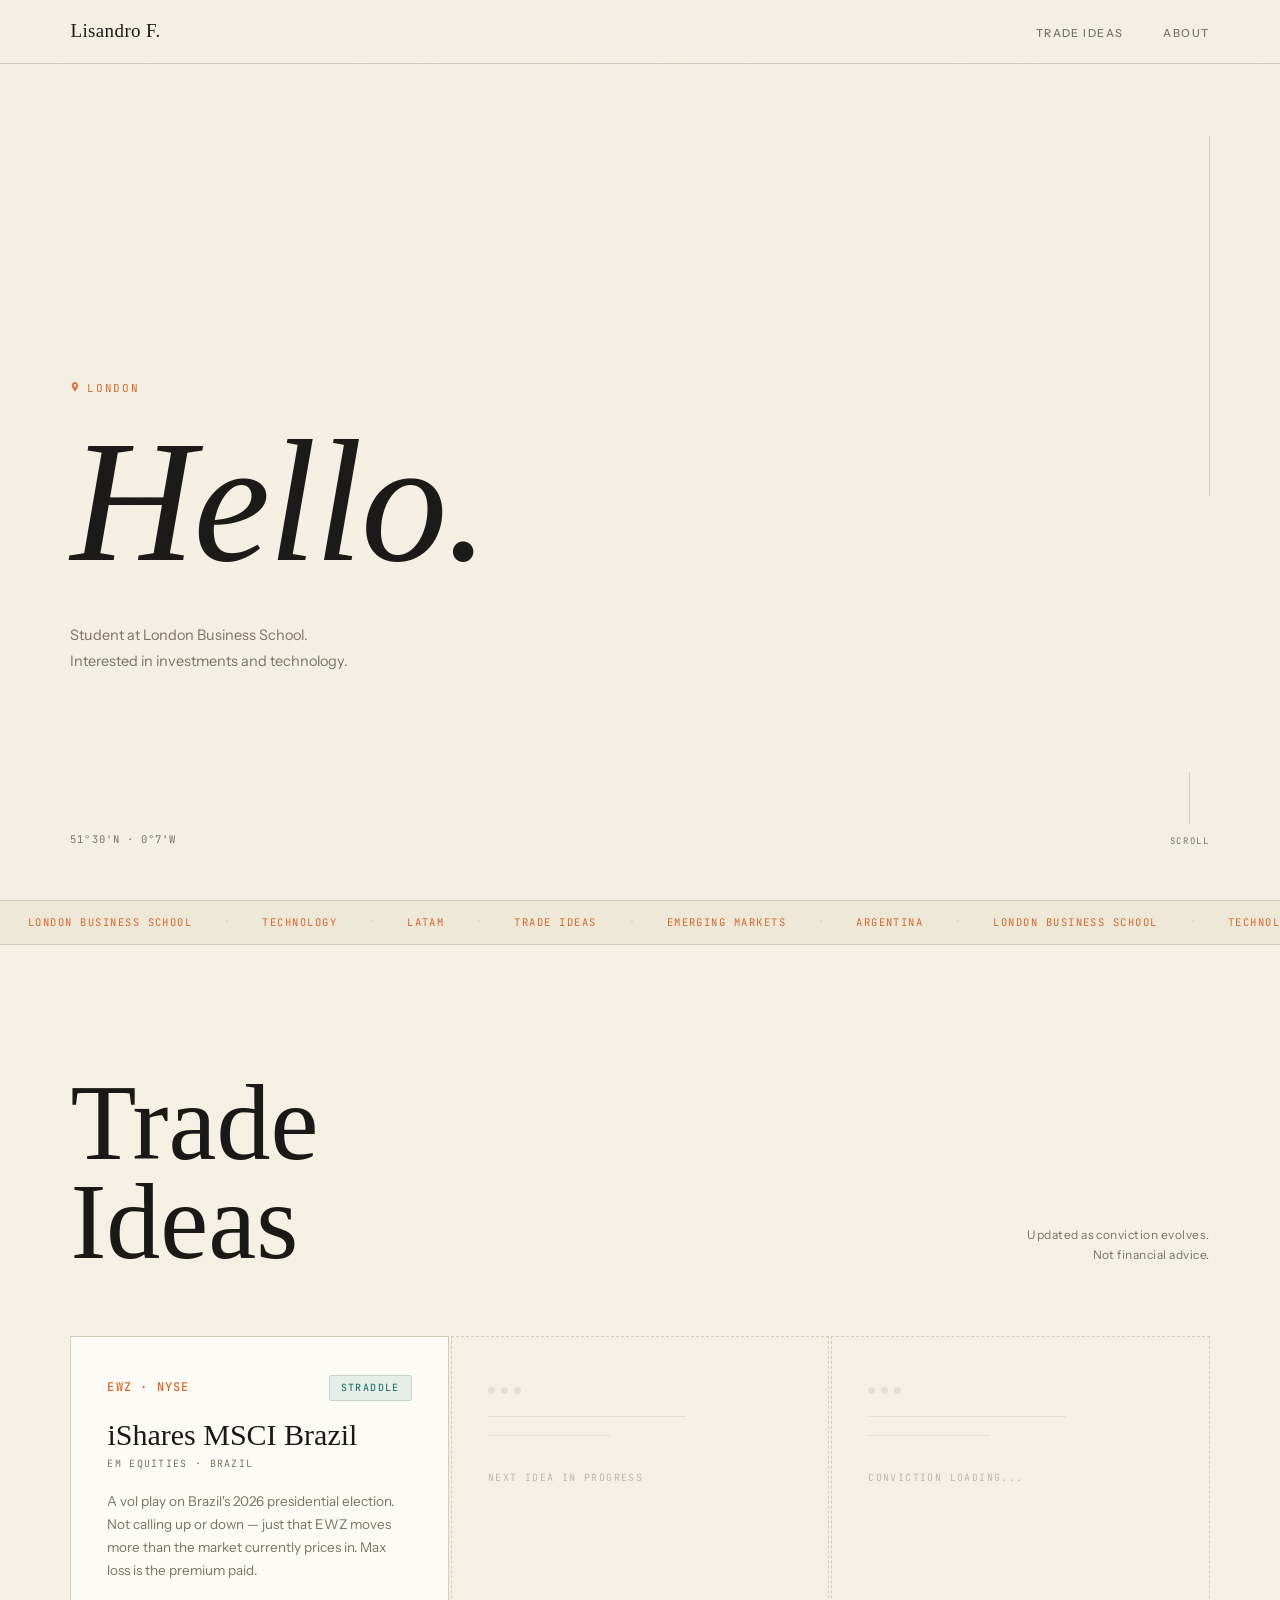
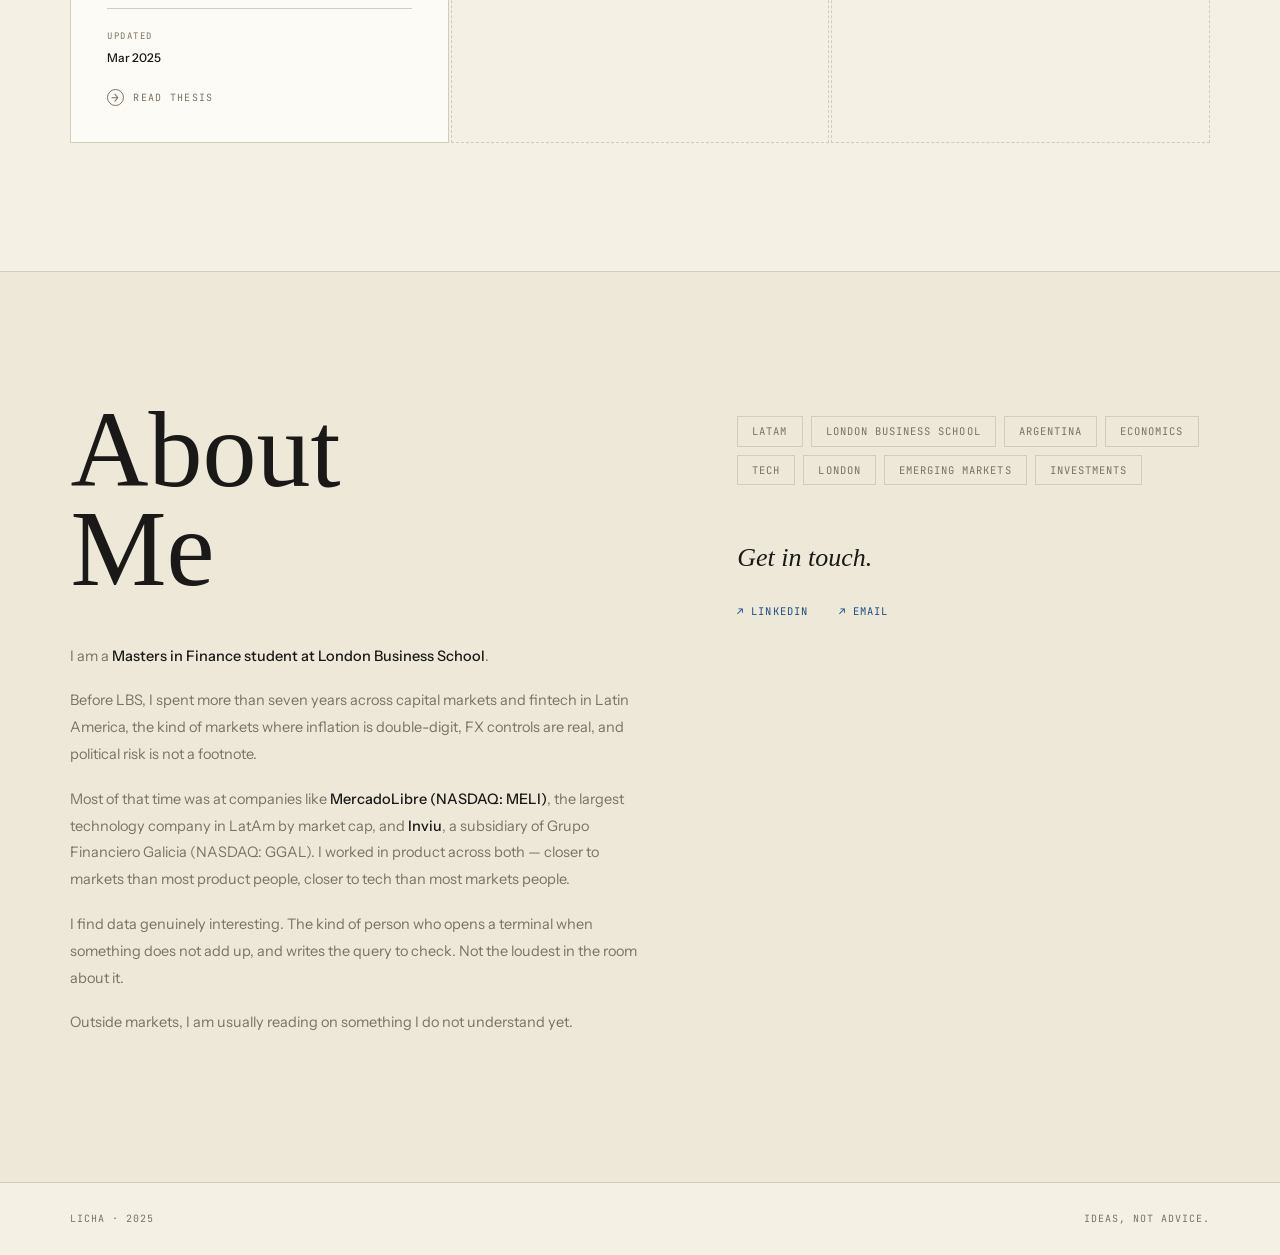
==== commit 7c54f7a7: "Add files via upload" ====
--- a/index.html
+++ b/index.html
@@ -3,14 +3,14 @@
 <head>
   <meta charset="UTF-8">
   <meta name="viewport" content="width=device-width, initial-scale=1.0">
-  <title>Lisandro F. · Investments</title>
+  <title>Lisandro F.</title>
   <link rel="preconnect" href="https://fonts.googleapis.com">
   <link href="https://fonts.googleapis.com/css2?family=Cormorant+Garant:ital,wght@0,300;0,400;0,600;1,300;1,400;1,600&family=Instrument+Sans:ital,wght@0,300;0,400;0,500;1,300&family=JetBrains+Mono:wght@400;500&display=swap" rel="stylesheet">
   <link rel="stylesheet" href="css/style.css">
 </head>
 <body>
 
-  <!-- ─── NAV ─── -->
+  <!-- NAV -->
   <nav>
     <a href="#home" class="nav-name">Lisandro F.</a>
     <ul class="nav-links">
@@ -19,13 +19,18 @@
     </ul>
   </nav>
 
-  <!-- ─── HOME ─── -->
+  <!-- HOME -->
   <section id="home">
-    <div class="hero-eyebrow">Currently in London &nbsp;·&nbsp; MiF, LBS</div>
+    <div class="hero-eyebrow">
+      <svg class="loc-icon" viewBox="0 0 12 16" fill="none" xmlns="http://www.w3.org/2000/svg" aria-hidden="true">
+        <path d="M6 0C3.79 0 2 1.79 2 4c0 3 4 8 4 8s4-5 4-8c0-2.21-1.79-4-4-4zm0 5.5a1.5 1.5 0 1 1 0-3 1.5 1.5 0 0 1 0 3z" fill="currentColor"/>
+      </svg>
+      London
+    </div>
     <div class="hero-headline">Hello.</div>
     <p class="hero-sub">
-      MiF student at London Business School.<br>
-      Interested in public markets and technology.
+      Student at London Business School.<br>
+      Interested in investments and technology.
     </p>
     <div class="hero-line"></div>
     <div class="hero-bottom">
@@ -37,30 +42,25 @@
     </div>
   </section>
 
-  <!-- ─── MARQUEE ─── -->
+  <!-- MARQUEE -->
   <div class="marquee-wrap" aria-hidden="true">
     <div class="marquee-track">
-      <span class="marquee-item">Trade Ideas</span><span class="marquee-sep">·</span>
-      <span class="marquee-item">Public Equities</span><span class="marquee-sep">·</span>
-      <span class="marquee-item">EM</span><span class="marquee-sep">·</span>
-      <span class="marquee-item">Volatility</span><span class="marquee-sep">·</span>
       <span class="marquee-item">London Business School</span><span class="marquee-sep">·</span>
-      <span class="marquee-item">Long / Short</span><span class="marquee-sep">·</span>
       <span class="marquee-item">Technology</span><span class="marquee-sep">·</span>
       <span class="marquee-item">LatAm</span><span class="marquee-sep">·</span>
-      <!-- duplicate for seamless loop -->
       <span class="marquee-item">Trade Ideas</span><span class="marquee-sep">·</span>
-      <span class="marquee-item">Public Equities</span><span class="marquee-sep">·</span>
-      <span class="marquee-item">EM</span><span class="marquee-sep">·</span>
-      <span class="marquee-item">Volatility</span><span class="marquee-sep">·</span>
+      <span class="marquee-item">Emerging Markets</span><span class="marquee-sep">·</span>
+      <span class="marquee-item">Argentina</span><span class="marquee-sep">·</span>
       <span class="marquee-item">London Business School</span><span class="marquee-sep">·</span>
-      <span class="marquee-item">Long / Short</span><span class="marquee-sep">·</span>
       <span class="marquee-item">Technology</span><span class="marquee-sep">·</span>
       <span class="marquee-item">LatAm</span><span class="marquee-sep">·</span>
+      <span class="marquee-item">Trade Ideas</span><span class="marquee-sep">·</span>
+      <span class="marquee-item">Emerging Markets</span><span class="marquee-sep">·</span>
+      <span class="marquee-item">Argentina</span><span class="marquee-sep">·</span>
     </div>
   </div>
 
-  <!-- ─── TRADE IDEAS ─── -->
+  <!-- TRADE IDEAS -->
   <section id="ideas">
     <div class="section-header">
       <h2 class="section-title reveal">Trade<br>Ideas</h2>
@@ -69,11 +69,10 @@
         Not financial advice.
       </p>
     </div>
-    <!-- Cards injected by App.mountTrades() -->
     <div class="ideas-grid" id="ideas-grid"></div>
   </section>
 
-  <!-- ─── ABOUT ─── -->
+  <!-- ABOUT -->
   <section id="about">
     <div class="about-grid">
 
@@ -81,24 +80,27 @@
         <h2 class="section-title about-title reveal">About<br>Me</h2>
 
         <p class="about-para reveal">
-          I am a <strong>Masters in Finance student at London Business School</strong>, focused on public markets.
-          Before LBS, I spent five years across capital markets and fintech in Latin America —
+          I am a <strong>Masters in Finance student at London Business School</strong>.
+        </p>
+
+        <p class="about-para reveal">
+          Before LBS, I spent more than seven years across capital markets and fintech in Latin America,
           the kind of markets where inflation is double-digit, FX controls are real,
           and political risk is not a footnote.
         </p>
 
         <p class="about-para reveal">
-          At <strong>MercadoLibre</strong>, the largest technology company in LatAm by market cap, I ran investment product,
-          supporting the migration of a $4.2B in-house fund and the launch of Mercado Pago Asset Management.
-          Before that, I was a founding member of the trading desk at <strong>Inviu</strong>, a $2B+ AUM investment platform,
-          where I built the infrastructure from scratch.
+          Most of that time was at companies like <strong>MercadoLibre (NASDAQ: MELI)</strong>,
+          the largest technology company in LatAm by market cap,
+          and <strong>Inviu</strong>, a subsidiary of Grupo Financiero Galicia (NASDAQ: GGAL).
+          I worked in product across both — closer to markets than most product people,
+          closer to tech than most markets people.
         </p>
 
         <p class="about-para reveal">
-          The part that makes me a bit different: I sit at the intersection of markets knowledge
-          and product execution. I have built trading desks, integrated live market data into client platforms,
-          and written SQL to answer questions that Excel was too slow for.
-          My interest is in businesses that are misunderstood, not just undervalued.
+          I find data genuinely interesting. The kind of person who opens a terminal
+          when something does not add up, and writes the query to check.
+          Not the loudest in the room about it.
         </p>
 
         <p class="about-para reveal">
@@ -108,35 +110,32 @@
 
       <div class="about-right reveal">
         <div class="tags-wrap">
-          <span class="tag">Public Markets</span>
-          <span class="tag">EM</span>
           <span class="tag">LatAm</span>
-          <span class="tag">LBS · MiF</span>
-          <span class="tag">Fintech</span>
-          <span class="tag">Volatility</span>
-          <span class="tag">TMT</span>
-          <span class="tag">Python · SQL</span>
-          <span class="tag">Buenos Aires</span>
+          <span class="tag">London Business School</span>
+          <span class="tag">Argentina</span>
+          <span class="tag">Economics</span>
+          <span class="tag">Tech</span>
           <span class="tag">London</span>
+          <span class="tag">Emerging Markets</span>
+          <span class="tag">Investments</span>
         </div>
         <div class="contact-heading">Get in touch.</div>
         <div>
-          <a href="https://www.linkedin.com/in/lisandrof/" target="_blank" class="contact-link">↗ LinkedIn</a>
-          <a href="mailto:lflorentin.mifft2026@london.edu" class="contact-link">↗ Email</a>
+          <a href="https://www.linkedin.com/in/lisandrof/" target="_blank" class="contact-link">&#x2197; LinkedIn</a>
+          <a href="mailto:lflorentin.mifft2026@london.edu" class="contact-link">&#x2197; Email</a>
         </div>
       </div>
 
     </div>
   </section>
 
-  <!-- ─── FOOTER ─── -->
+  <!-- FOOTER -->
   <footer>
     <span class="footer-txt">Licha · 2025</span>
     <span class="footer-txt">Ideas, not advice.</span>
   </footer>
 
-  <!-- ─── SCRIPTS ─── -->
-  <!-- Data model first, then components, then controller -->
+  <!-- SCRIPTS: data → components → controller -->
   <script src="js/data/trades.js"></script>
   <script src="js/components/tradeCard.js"></script>
   <script src="js/app.js"></script>
--- a/css/style.css
+++ b/css/style.css
@@ -0,0 +1,617 @@
+/* ─────────────────────────────────────────────
+   VARIABLES & RESET
+───────────────────────────────────────────── */
+:root {
+  --cream:        #F5F0E4;
+  --cream-alt:    #EDE8D8;
+  --orange:       #D8682A;
+  --orange-dim:   rgba(216, 104, 42, 0.11);
+  --blue:         #1C4C87;
+  --blue-dim:     rgba(28, 76, 135, 0.10);
+  --teal:         #2A7A6E;
+  --teal-dim:     rgba(42, 122, 110, 0.10);
+  --ink:          #1A1917;
+  --muted:        #7B7264;
+  --border:       #D2CCBB;
+  --white:        #FDFBF6;
+
+  --f-display:    'Cormorant Garant', serif;
+  --f-body:       'Instrument Sans', sans-serif;
+  --f-mono:       'JetBrains Mono', monospace;
+
+  --nav-h:        64px;
+  --pad:          clamp(24px, 5.5vw, 96px);
+}
+
+*, *::before, *::after { box-sizing: border-box; margin: 0; padding: 0; }
+html { scroll-behavior: smooth; }
+
+body {
+  background: var(--cream);
+  color: var(--ink);
+  font-family: var(--f-body);
+  font-size: 16px;
+  line-height: 1.6;
+  overflow-x: hidden;
+}
+
+/* grain overlay */
+body::after {
+  content: '';
+  position: fixed;
+  inset: 0;
+  pointer-events: none;
+  z-index: 9998;
+  opacity: 0.028;
+  background-image: url("data:image/svg+xml,%3Csvg xmlns='http://www.w3.org/2000/svg' width='300' height='300'%3E%3Cfilter id='g'%3E%3CfeTurbulence type='fractalNoise' baseFrequency='0.75' numOctaves='4' stitchTiles='stitch'/%3E%3C/filter%3E%3Crect width='300' height='300' filter='url(%23g)'/%3E%3C/svg%3E");
+}
+
+/* ─── NAV ─── */
+nav {
+  position: fixed;
+  top: 0; left: 0; right: 0;
+  height: var(--nav-h);
+  display: flex;
+  align-items: center;
+  justify-content: space-between;
+  padding: 0 var(--pad);
+  background: rgba(245, 240, 228, 0.88);
+  backdrop-filter: blur(18px);
+  -webkit-backdrop-filter: blur(18px);
+  border-bottom: 1px solid var(--border);
+  z-index: 100;
+}
+
+.nav-name {
+  font-family: var(--f-display);
+  font-size: 19px;
+  font-weight: 400;
+  letter-spacing: 0.02em;
+  color: var(--ink);
+  text-decoration: none;
+}
+
+.nav-links { display: flex; gap: 40px; list-style: none; }
+
+.nav-links a {
+  font-family: var(--f-body);
+  font-size: 11px;
+  font-weight: 500;
+  letter-spacing: 0.13em;
+  text-transform: uppercase;
+  color: var(--muted);
+  text-decoration: none;
+  transition: color 0.25s;
+}
+.nav-links a:hover,
+.nav-links a.active { color: var(--orange); }
+
+/* ─── HERO ─── */
+#home {
+  min-height: 100vh;
+  padding: calc(var(--nav-h) + 10vh) var(--pad) 0;
+  position: relative;
+  display: flex;
+  flex-direction: column;
+  justify-content: center;
+  overflow: hidden;
+}
+
+.hero-eyebrow {
+  font-family: var(--f-mono);
+  font-size: 11px;
+  letter-spacing: 0.16em;
+  text-transform: uppercase;
+  color: var(--orange);
+  margin-bottom: 28px;
+  opacity: 0;
+  transform: translateY(16px);
+  animation: fadeUp 0.7s 0.15s cubic-bezier(0.4,0,0.2,1) forwards;
+  display: flex;
+  align-items: center;
+  gap: 7px;
+}
+
+.loc-icon {
+  width: 10px;
+  height: 13px;
+  flex-shrink: 0;
+  opacity: 0.85;
+}
+
+.hero-headline {
+  font-family: var(--f-display);
+  font-size: clamp(88px, 13.5vw, 196px);
+  font-weight: 300;
+  font-style: italic;
+  line-height: 0.88;
+  color: var(--ink);
+  opacity: 0;
+  transform: translateY(28px);
+  animation: fadeUp 1s 0.35s cubic-bezier(0.4,0,0.2,1) forwards;
+  letter-spacing: -0.01em;
+}
+
+.hero-sub {
+  margin-top: 44px;
+  max-width: 440px;
+  font-size: 14.5px;
+  font-weight: 300;
+  line-height: 1.8;
+  color: var(--muted);
+  opacity: 0;
+  transform: translateY(16px);
+  animation: fadeUp 0.8s 0.7s cubic-bezier(0.4,0,0.2,1) forwards;
+}
+
+.hero-line {
+  position: absolute;
+  right: var(--pad);
+  top: calc(var(--nav-h) + 8vh);
+  width: 1px;
+  height: 0;
+  background: var(--border);
+  animation: growLine 1.2s 1s ease forwards;
+}
+
+.hero-bottom {
+  position: absolute;
+  bottom: 52px;
+  left: var(--pad);
+  right: var(--pad);
+  display: flex;
+  justify-content: space-between;
+  align-items: flex-end;
+  opacity: 0;
+  animation: fadeUp 0.7s 1.1s forwards;
+}
+
+.hero-coord {
+  font-family: var(--f-mono);
+  font-size: 10.5px;
+  letter-spacing: 0.1em;
+  color: var(--muted);
+}
+
+.scroll-cue { display: flex; flex-direction: column; align-items: center; gap: 10px; }
+.scroll-cue span {
+  font-family: var(--f-mono);
+  font-size: 9px;
+  letter-spacing: 0.18em;
+  color: var(--muted);
+  text-transform: uppercase;
+}
+
+.scroll-bar {
+  width: 1px;
+  height: 52px;
+  background: var(--border);
+  position: relative;
+  overflow: hidden;
+}
+.scroll-bar::after {
+  content: '';
+  position: absolute;
+  top: -100%; left: 0;
+  width: 100%; height: 100%;
+  background: var(--orange);
+  animation: scrollDrop 2s ease-in-out 1.4s infinite;
+}
+
+/* ─── MARQUEE ─── */
+.marquee-wrap {
+  background: var(--cream-alt);
+  border-top: 1px solid var(--border);
+  border-bottom: 1px solid var(--border);
+  padding: 13px 0;
+  overflow: hidden;
+}
+
+.marquee-track {
+  display: flex;
+  white-space: nowrap;
+  animation: marquee 30s linear infinite;
+}
+
+.marquee-item {
+  font-family: var(--f-mono);
+  font-size: 10.5px;
+  letter-spacing: 0.14em;
+  text-transform: uppercase;
+  color: var(--orange);
+  padding: 0 28px;
+}
+
+.marquee-sep {
+  color: var(--border);
+  padding: 0 4px;
+  font-family: var(--f-mono);
+  font-size: 10px;
+}
+
+/* ─── TRADE IDEAS SECTION ─── */
+#ideas {
+  padding: clamp(80px, 10vw, 148px) var(--pad);
+}
+
+.section-header {
+  display: flex;
+  align-items: flex-end;
+  justify-content: space-between;
+  margin-bottom: 64px;
+  flex-wrap: wrap;
+  gap: 24px;
+}
+
+.section-title {
+  font-family: var(--f-display);
+  font-size: clamp(56px, 8.5vw, 108px);
+  font-weight: 300;
+  line-height: 0.92;
+  color: var(--ink);
+}
+
+.section-meta {
+  font-family: var(--f-body);
+  font-size: 12px;
+  font-weight: 300;
+  letter-spacing: 0.04em;
+  color: var(--muted);
+  max-width: 220px;
+  text-align: right;
+  line-height: 1.7;
+  padding-bottom: 6px;
+}
+
+.ideas-grid {
+  display: grid;
+  grid-template-columns: repeat(auto-fit, minmax(340px, 1fr));
+  gap: 2px;
+}
+
+/* ─── TRADE CARD ─── */
+.idea-card {
+  background: var(--white);
+  border: 1px solid var(--border);
+  padding: 38px 36px 32px;
+  cursor: pointer;
+  transition: background 0.3s, box-shadow 0.3s;
+  position: relative;
+  overflow: hidden;
+}
+
+.idea-card::before {
+  content: '';
+  position: absolute;
+  left: 0; top: 0; bottom: 0;
+  width: 3px;
+  background: transparent;
+  transition: background 0.3s;
+}
+
+.idea-card:hover                   { background: var(--cream); box-shadow: 0 8px 40px rgba(26,25,23,0.05); }
+.idea-card:hover::before           { background: var(--orange); }
+
+.card-top {
+  display: flex;
+  justify-content: space-between;
+  align-items: center;
+  margin-bottom: 18px;
+}
+
+.card-ticker {
+  font-family: var(--f-mono);
+  font-size: 12px;
+  font-weight: 500;
+  letter-spacing: 0.1em;
+  color: var(--orange);
+}
+
+.card-dir {
+  font-family: var(--f-mono);
+  font-size: 10px;
+  font-weight: 500;
+  letter-spacing: 0.14em;
+  text-transform: uppercase;
+  padding: 4px 11px;
+  border-radius: 2px;
+}
+.card-dir.long    { color: var(--blue);   background: var(--blue-dim);   border: 1px solid rgba(28,76,135,0.18); }
+.card-dir.short   { color: var(--orange); background: var(--orange-dim); border: 1px solid rgba(216,104,42,0.2); }
+.card-dir.vol     { color: var(--teal);   background: var(--teal-dim);   border: 1px solid rgba(42,122,110,0.2); }
+.card-dir.neutral { color: var(--muted);  background: transparent;       border: 1px solid var(--border); }
+
+.card-name {
+  font-family: var(--f-display);
+  font-size: 30px;
+  font-weight: 400;
+  line-height: 1.08;
+  color: var(--ink);
+  margin-bottom: 5px;
+}
+
+.card-sector {
+  font-family: var(--f-mono);
+  font-size: 10px;
+  letter-spacing: 0.13em;
+  text-transform: uppercase;
+  color: var(--muted);
+  margin-bottom: 18px;
+}
+
+.card-preview {
+  font-size: 13.5px;
+  font-weight: 300;
+  line-height: 1.7;
+  color: var(--muted);
+}
+
+.card-meta {
+  display: flex;
+  gap: 28px;
+  margin-top: 26px;
+  padding-top: 20px;
+  border-top: 1px solid var(--border);
+}
+
+.meta-item  { display: flex; flex-direction: column; gap: 5px; }
+
+.meta-lbl {
+  font-family: var(--f-mono);
+  font-size: 9px;
+  letter-spacing: 0.16em;
+  text-transform: uppercase;
+  color: var(--muted);
+}
+
+.meta-val {
+  font-size: 12px;
+  font-weight: 500;
+  color: var(--ink);
+}
+
+.expand-btn {
+  display: inline-flex;
+  align-items: center;
+  gap: 9px;
+  margin-top: 22px;
+  font-family: var(--f-mono);
+  font-size: 10px;
+  letter-spacing: 0.13em;
+  text-transform: uppercase;
+  color: var(--muted);
+  background: none;
+  border: none;
+  cursor: pointer;
+  padding: 0;
+  text-decoration: none;
+  transition: color 0.2s;
+}
+.expand-btn:hover { color: var(--orange); }
+
+.exp-icon {
+  width: 17px;
+  height: 17px;
+  border: 1px solid currentColor;
+  border-radius: 50%;
+  display: flex;
+  align-items: center;
+  justify-content: center;
+  font-size: 13px;
+  line-height: 1;
+  transition: transform 0.35s;
+  flex-shrink: 0;
+}
+.idea-card.expanded .exp-icon { transform: rotate(45deg); }
+
+/* card-expand-body: moved to idea detail pages */
+
+.expand-inner {
+  padding-top: 28px;
+  margin-top: 26px;
+  border-top: 1px solid var(--border);
+}
+
+.ex-label {
+  font-family: var(--f-mono);
+  font-size: 9.5px;
+  letter-spacing: 0.16em;
+  text-transform: uppercase;
+  color: var(--teal);
+  margin-bottom: 10px;
+}
+
+.ex-para {
+  font-size: 13.5px;
+  font-weight: 300;
+  line-height: 1.8;
+  color: var(--ink);
+  margin-bottom: 24px;
+}
+
+.ex-list { list-style: none; margin-bottom: 22px; }
+.ex-list li {
+  font-size: 13px;
+  font-weight: 300;
+  line-height: 1.7;
+  color: var(--muted);
+  padding: 5px 0 5px 18px;
+  position: relative;
+}
+.ex-list li::before {
+  content: '·';
+  position: absolute;
+  left: 0;
+  color: var(--orange);
+  font-size: 16px;
+  line-height: 1.4;
+}
+
+/* ─── GHOST CARDS ─── */
+.idea-card--ghost {
+  cursor: default;
+  border: 1px dashed var(--border);
+  background: transparent;
+}
+.idea-card--ghost:hover {
+  background: transparent;
+  box-shadow: none;
+}
+.idea-card--ghost::before { display: none; }
+
+.ghost-inner {
+  display: flex;
+  flex-direction: column;
+  gap: 18px;
+  padding: 12px 0;
+  opacity: 0.45;
+}
+
+.ghost-eyebrow { display: flex; gap: 6px; align-items: center; margin-bottom: 4px; }
+.ghost-dot {
+  width: 7px; height: 7px;
+  border-radius: 50%;
+  background: var(--border);
+}
+
+.ghost-line {
+  height: 1px;
+  background: var(--border);
+  border-radius: 1px;
+}
+.ghost-line--lg { width: 65%; }
+.ghost-line--sm { width: 40%; }
+
+.ghost-hint {
+  font-family: var(--f-mono);
+  font-size: 10px;
+  letter-spacing: 0.14em;
+  text-transform: uppercase;
+  color: var(--muted);
+  margin-top: 16px;
+}
+
+/* ─── ABOUT ─── */
+#about {
+  padding: clamp(80px, 10vw, 148px) var(--pad);
+  background: var(--cream-alt);
+  border-top: 1px solid var(--border);
+}
+
+.about-grid {
+  display: grid;
+  grid-template-columns: 1.1fr 0.9fr;
+  gap: clamp(48px, 7vw, 128px);
+  align-items: start;
+}
+
+.about-title { margin-bottom: 44px; }
+
+.about-para {
+  font-size: 14.5px;
+  font-weight: 300;
+  line-height: 1.85;
+  color: var(--muted);
+  margin-bottom: 18px;
+}
+.about-para strong { color: var(--ink); font-weight: 500; }
+
+.about-right { padding-top: 16px; }
+
+.tags-wrap {
+  display: flex;
+  flex-wrap: wrap;
+  gap: 8px;
+  margin-bottom: 52px;
+}
+
+.tag {
+  font-family: var(--f-mono);
+  font-size: 10.5px;
+  letter-spacing: 0.1em;
+  text-transform: uppercase;
+  padding: 6px 14px;
+  border: 1px solid var(--border);
+  color: var(--muted);
+  transition: border-color 0.2s, color 0.2s;
+  cursor: default;
+}
+.tag:hover { border-color: var(--orange); color: var(--orange); }
+
+.contact-heading {
+  font-family: var(--f-display);
+  font-size: 26px;
+  font-style: italic;
+  font-weight: 300;
+  color: var(--ink);
+  margin-bottom: 18px;
+}
+
+.contact-link {
+  display: inline-flex;
+  align-items: center;
+  gap: 6px;
+  font-family: var(--f-mono);
+  font-size: 10.5px;
+  letter-spacing: 0.1em;
+  text-transform: uppercase;
+  color: var(--blue);
+  text-decoration: none;
+  margin-right: 28px;
+  transition: color 0.2s;
+}
+.contact-link:hover { color: var(--orange); }
+
+/* ─── FOOTER ─── */
+footer {
+  padding: 28px var(--pad);
+  border-top: 1px solid var(--border);
+  display: flex;
+  justify-content: space-between;
+  align-items: center;
+  flex-wrap: wrap;
+  gap: 12px;
+}
+
+.footer-txt {
+  font-family: var(--f-mono);
+  font-size: 10px;
+  letter-spacing: 0.1em;
+  text-transform: uppercase;
+  color: var(--muted);
+}
+
+/* ─── SCROLL REVEAL ─── */
+.reveal {
+  opacity: 0;
+  transform: translateY(28px);
+  transition: opacity 0.7s ease, transform 0.7s ease;
+}
+.reveal.visible { opacity: 1; transform: translateY(0); }
+
+/* ─── KEYFRAMES ─── */
+@keyframes fadeUp {
+  to { opacity: 1; transform: translateY(0); }
+}
+@keyframes growLine {
+  to { height: 40vh; }
+}
+@keyframes scrollDrop {
+  0%   { top: -100%; }
+  100% { top: 110%; }
+}
+@keyframes marquee {
+  from { transform: translateX(0); }
+  to   { transform: translateX(-50%); }
+}
+
+/* ─── RESPONSIVE ─── */
+@media (max-width: 860px) {
+  .about-grid        { grid-template-columns: 1fr; }
+  .section-meta      { text-align: left; }
+  .hero-bottom       { display: none; }
+}
+@media (max-width: 600px) {
+  .ideas-grid        { grid-template-columns: 1fr; }
+  .nav-links         { gap: 22px; }
+}
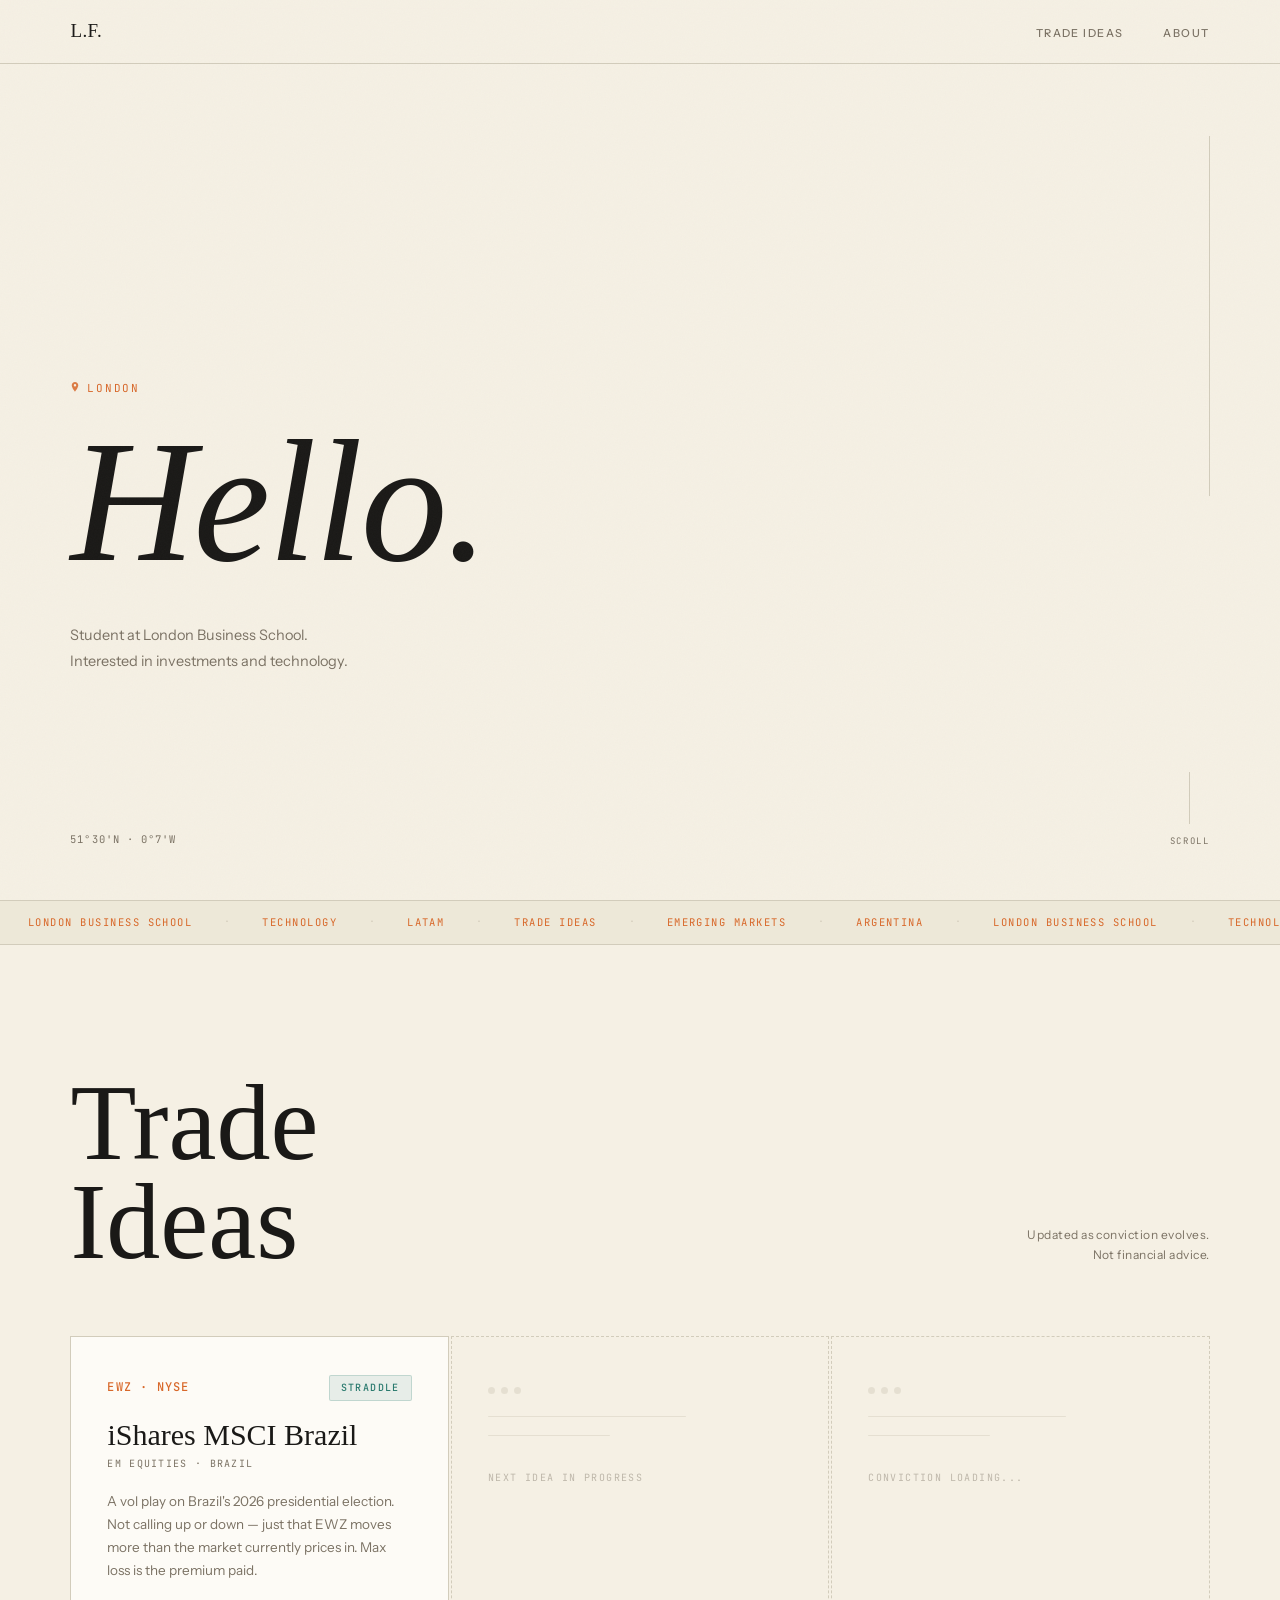
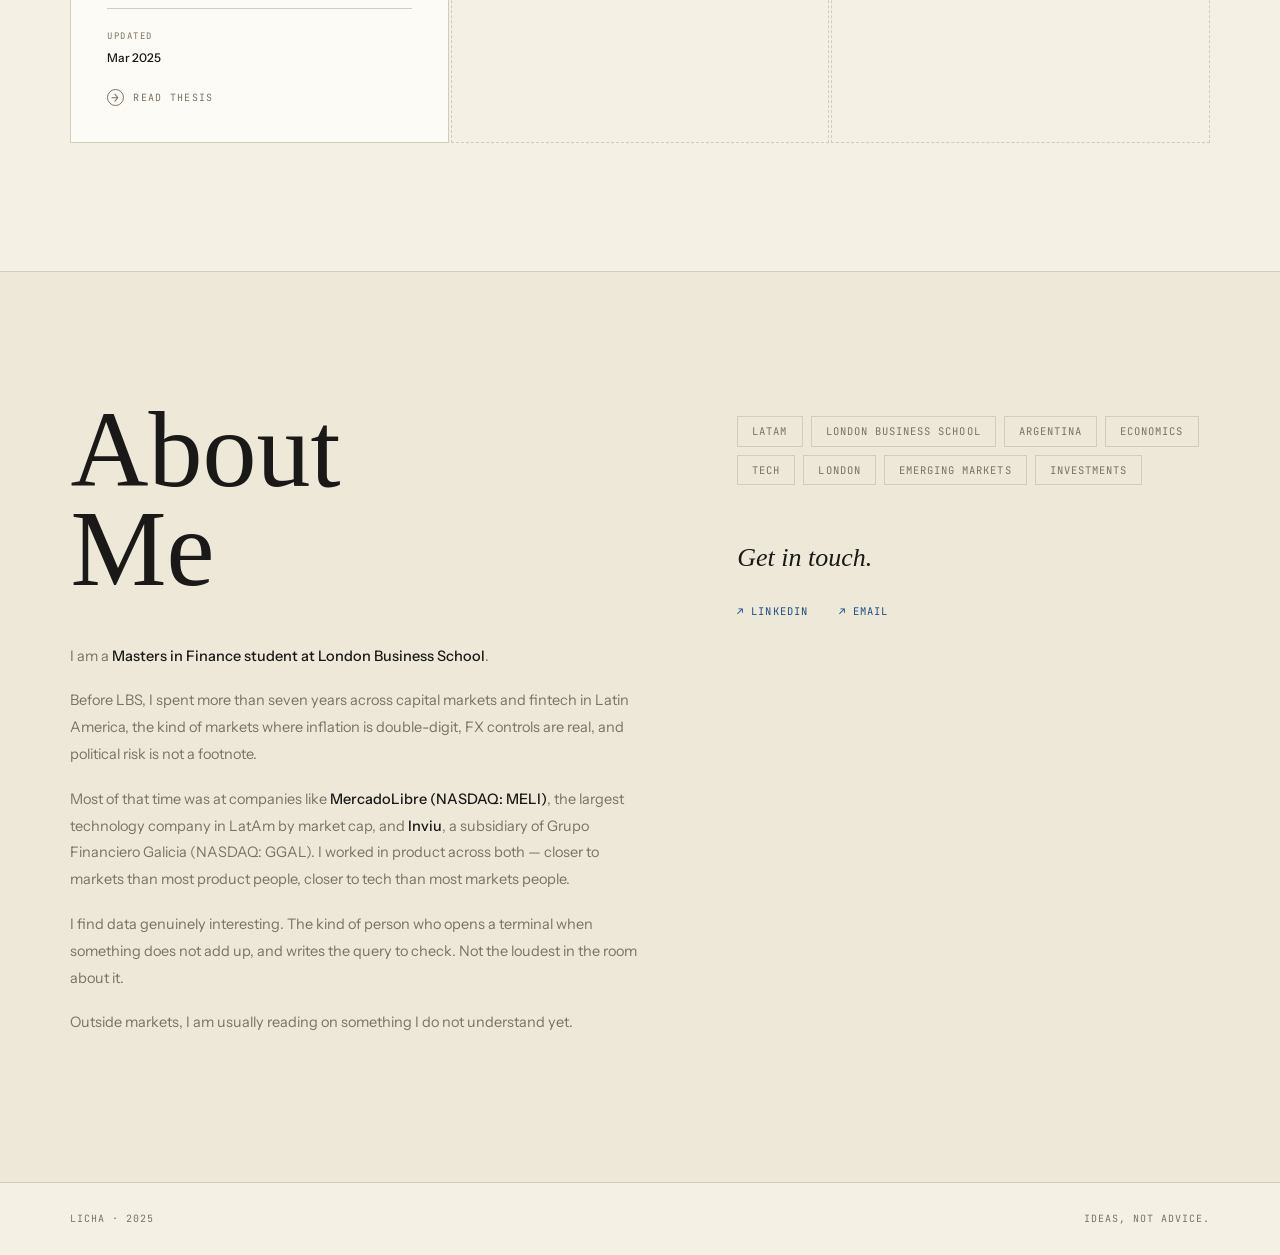
==== commit 1aa5f539: "Update index.html" ====
--- a/index.html
+++ b/index.html
@@ -12,7 +12,7 @@
 
   <!-- NAV -->
   <nav>
-    <a href="#home" class="nav-name">Lisandro F.</a>
+    <a href="#home" class="nav-name">L.F.</a>
     <ul class="nav-links">
       <li><a href="#ideas">Trade Ideas</a></li>
       <li><a href="#about">About</a></li>
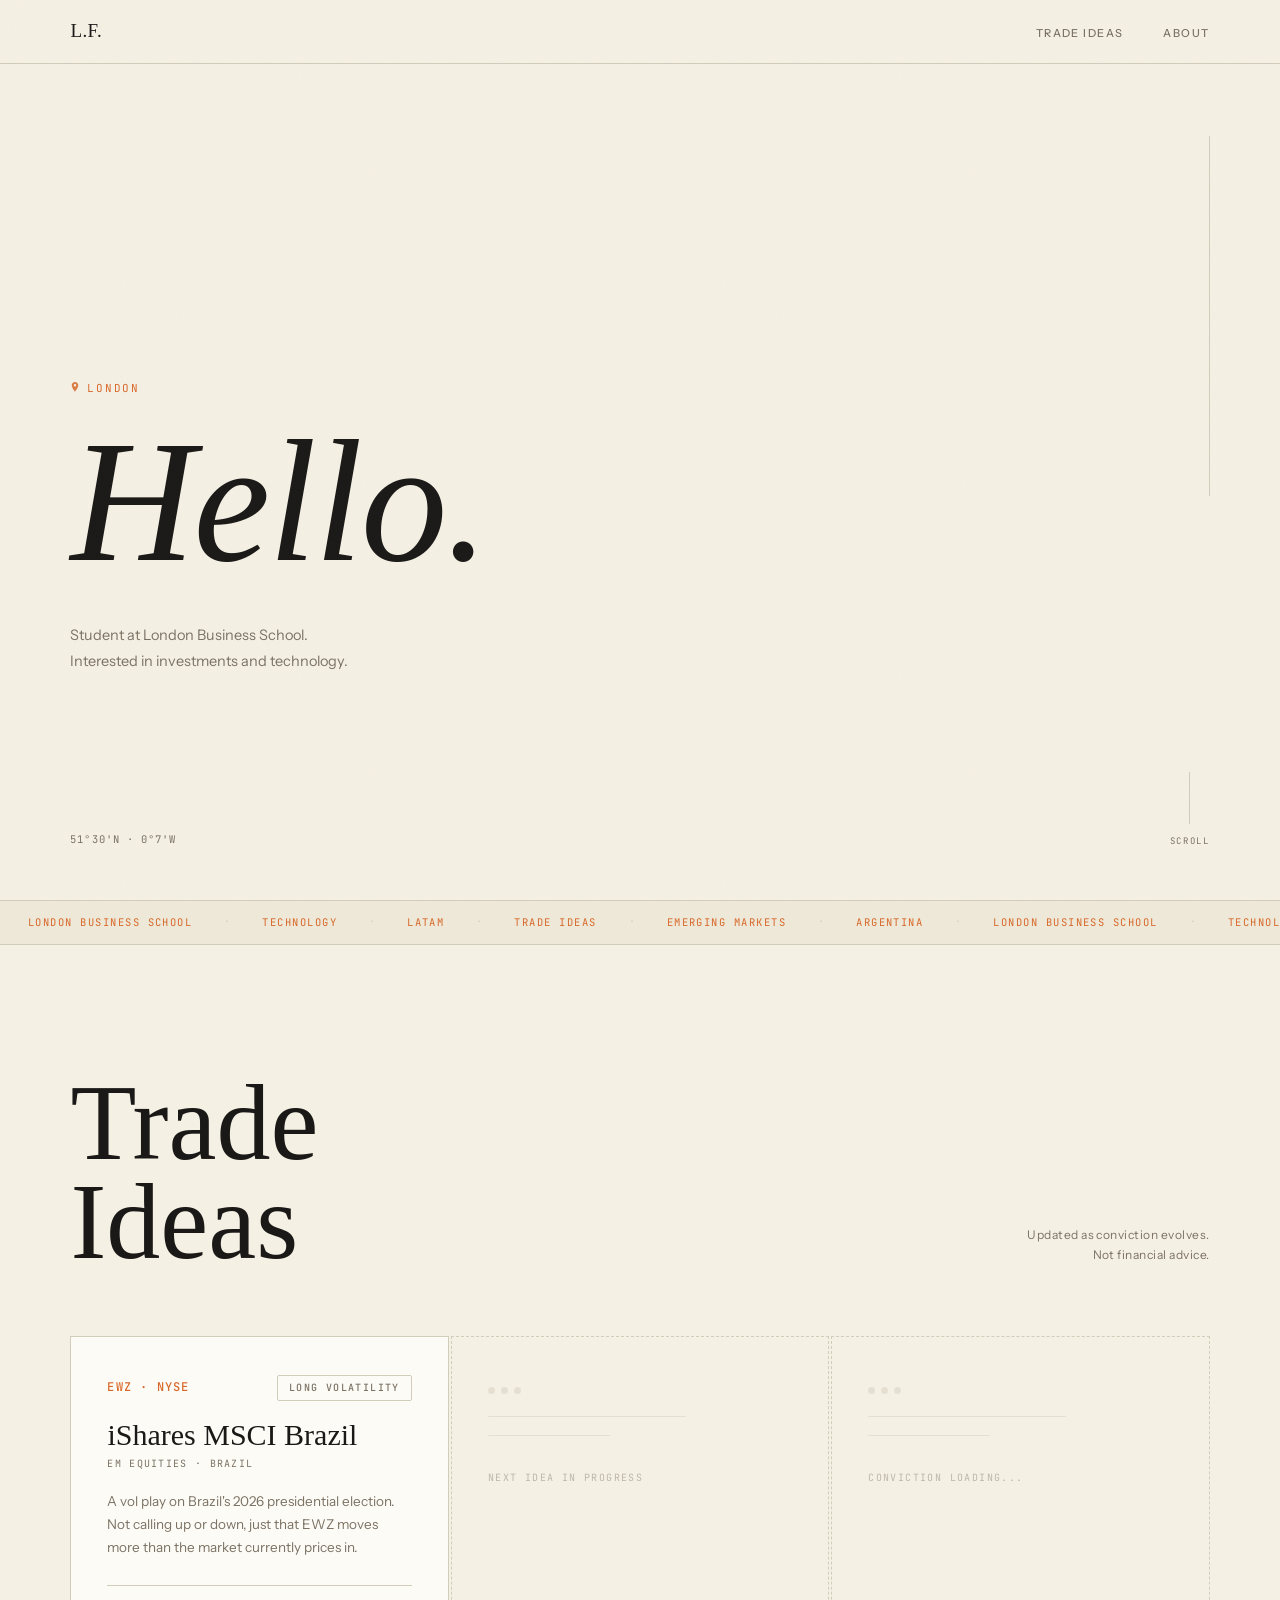
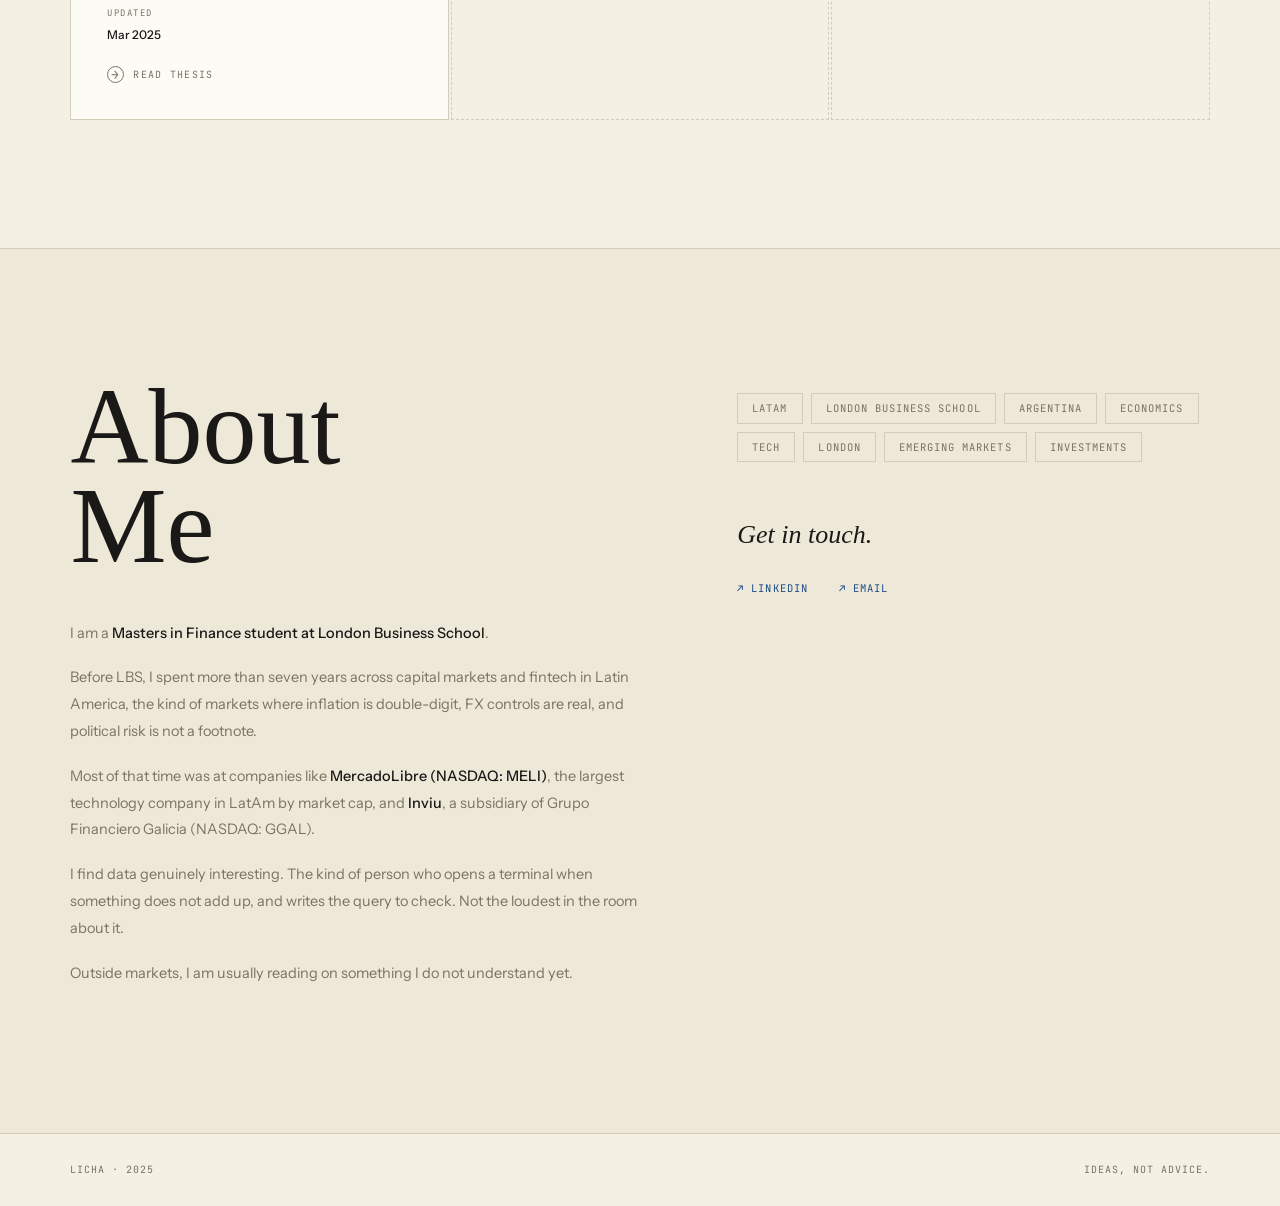
==== commit 9a4c416b: "Update index.html" ====
--- a/index.html
+++ b/index.html
@@ -93,8 +93,6 @@
           Most of that time was at companies like <strong>MercadoLibre (NASDAQ: MELI)</strong>,
           the largest technology company in LatAm by market cap,
           and <strong>Inviu</strong>, a subsidiary of Grupo Financiero Galicia (NASDAQ: GGAL).
-          I worked in product across both — closer to markets than most product people,
-          closer to tech than most markets people.
         </p>
 
         <p class="about-para reveal">
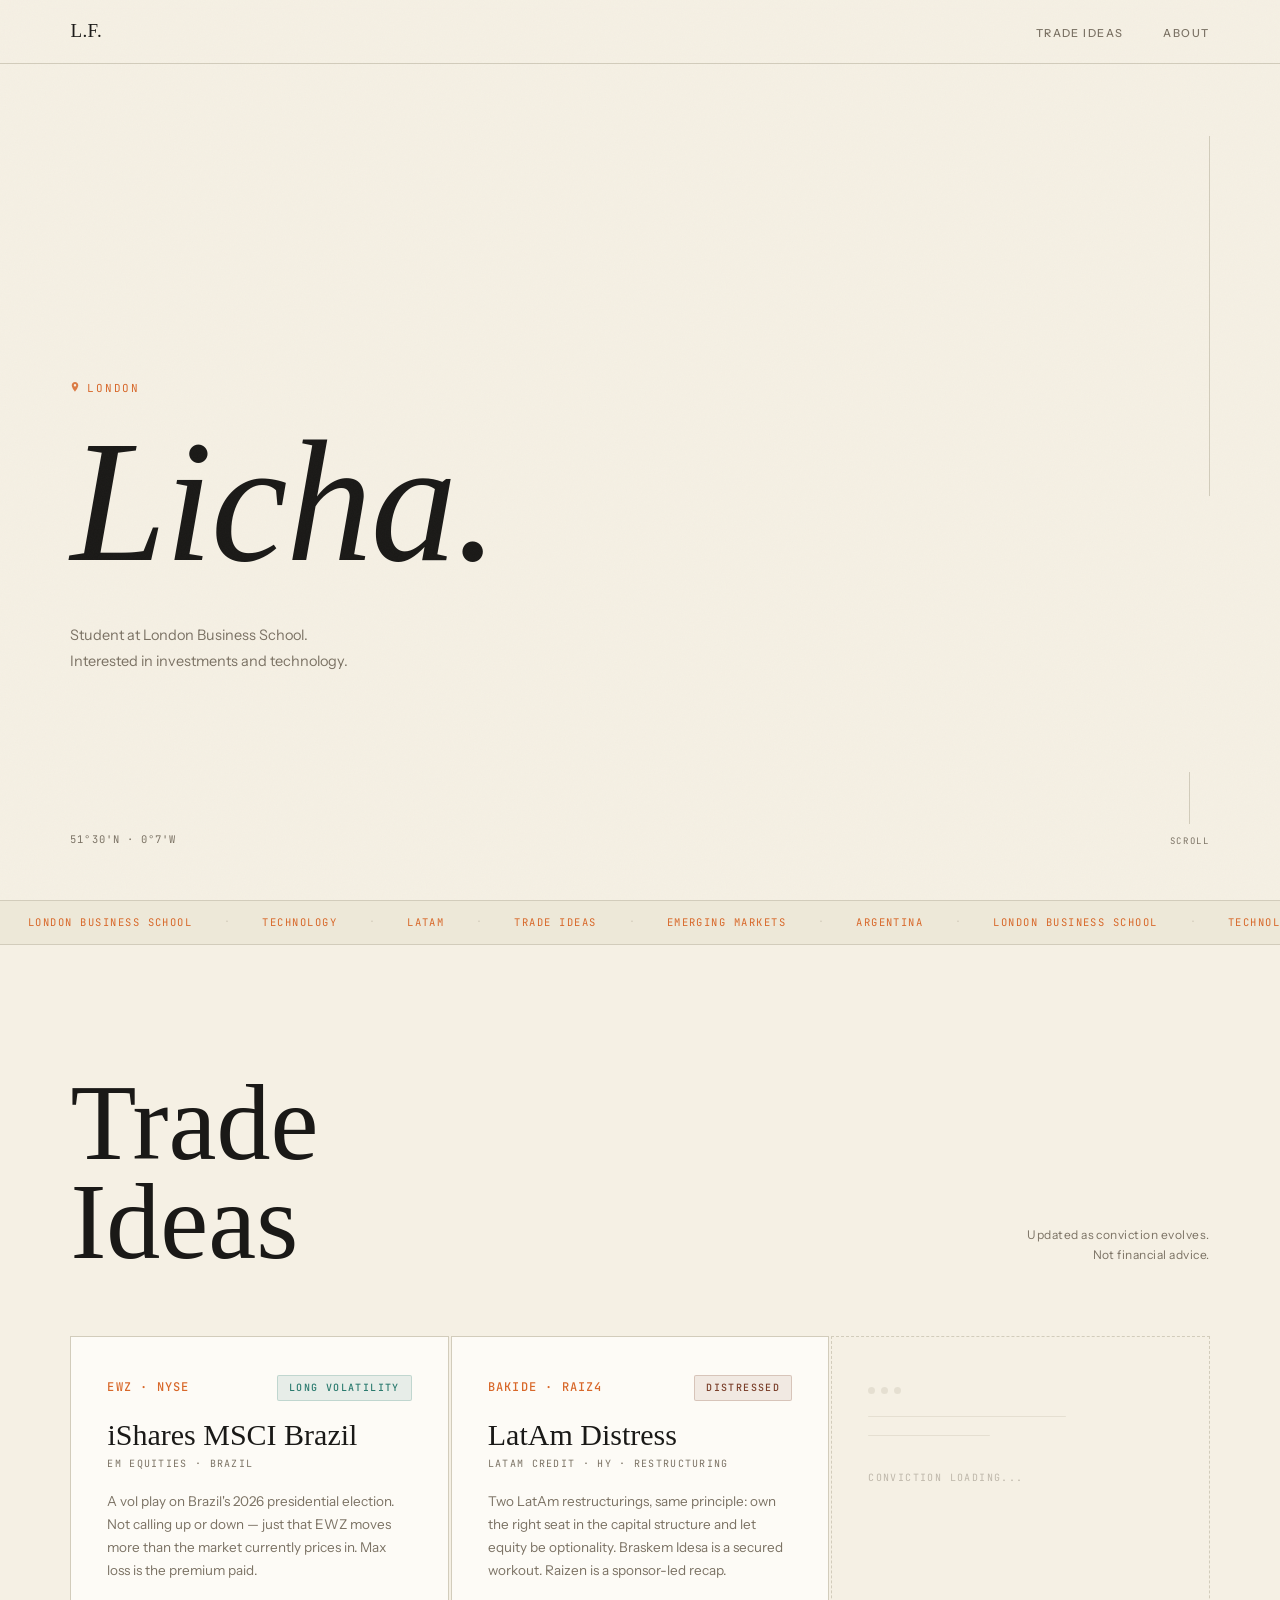
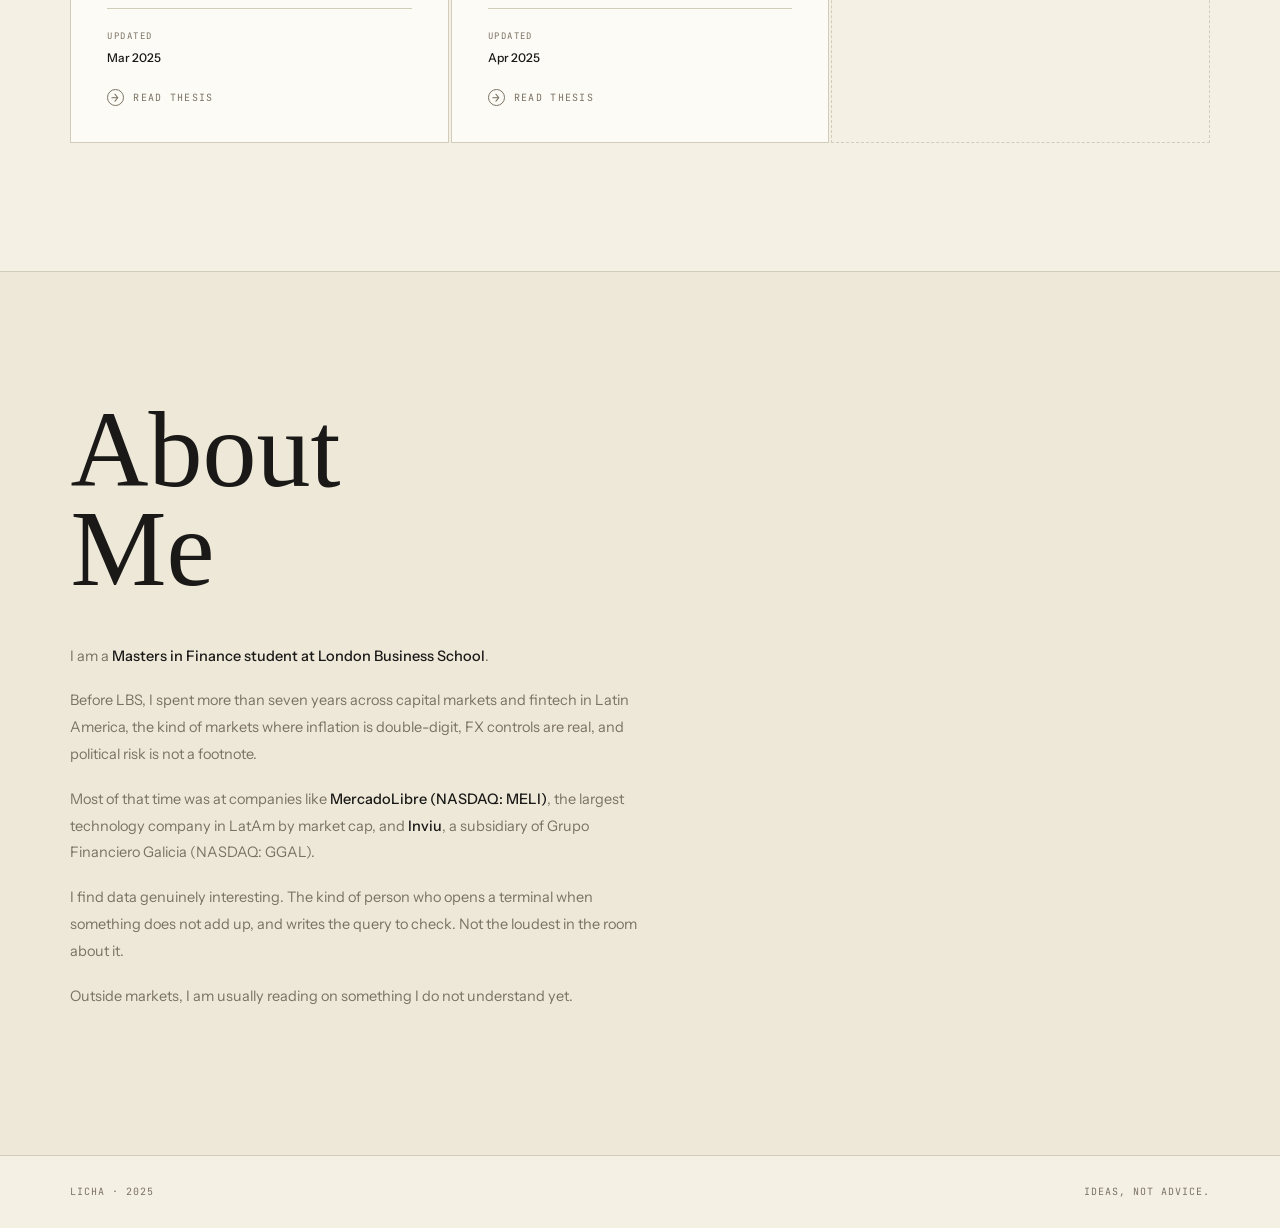
==== commit 25d2b940: "Update index.html" ====
--- a/index.html
+++ b/index.html
@@ -27,7 +27,7 @@
       </svg>
       London
     </div>
-    <div class="hero-headline">Hello.</div>
+    <div class="hero-headline">Licha.</div>
     <p class="hero-sub">
       Student at London Business School.<br>
       Interested in investments and technology.
--- a/css/style.css
+++ b/css/style.css
@@ -292,6 +292,13 @@
 .idea-card:hover                   { background: var(--cream); box-shadow: 0 8px 40px rgba(26,25,23,0.05); }
 .idea-card:hover::before           { background: var(--orange); }
 
+/* Stretched link — full card is clickable */
+.idea-card-link::after {
+  content: '';
+  position: absolute;
+  inset: 0;
+}
+
 .card-top {
   display: flex;
   justify-content: space-between;
@@ -319,7 +326,8 @@
 .card-dir.long    { color: var(--blue);   background: var(--blue-dim);   border: 1px solid rgba(28,76,135,0.18); }
 .card-dir.short   { color: var(--orange); background: var(--orange-dim); border: 1px solid rgba(216,104,42,0.2); }
 .card-dir.vol     { color: var(--teal);   background: var(--teal-dim);   border: 1px solid rgba(42,122,110,0.2); }
-.card-dir.neutral { color: var(--muted);  background: transparent;       border: 1px solid var(--border); }
+.card-dir.neutral    { color: var(--muted);  background: transparent;       border: 1px solid var(--border); }
+.card-dir.distressed { color: #7B3F2A;        background: rgba(123,63,42,0.09); border: 1px solid rgba(123,63,42,0.22); }
 
 .card-name {
   font-family: var(--f-display);
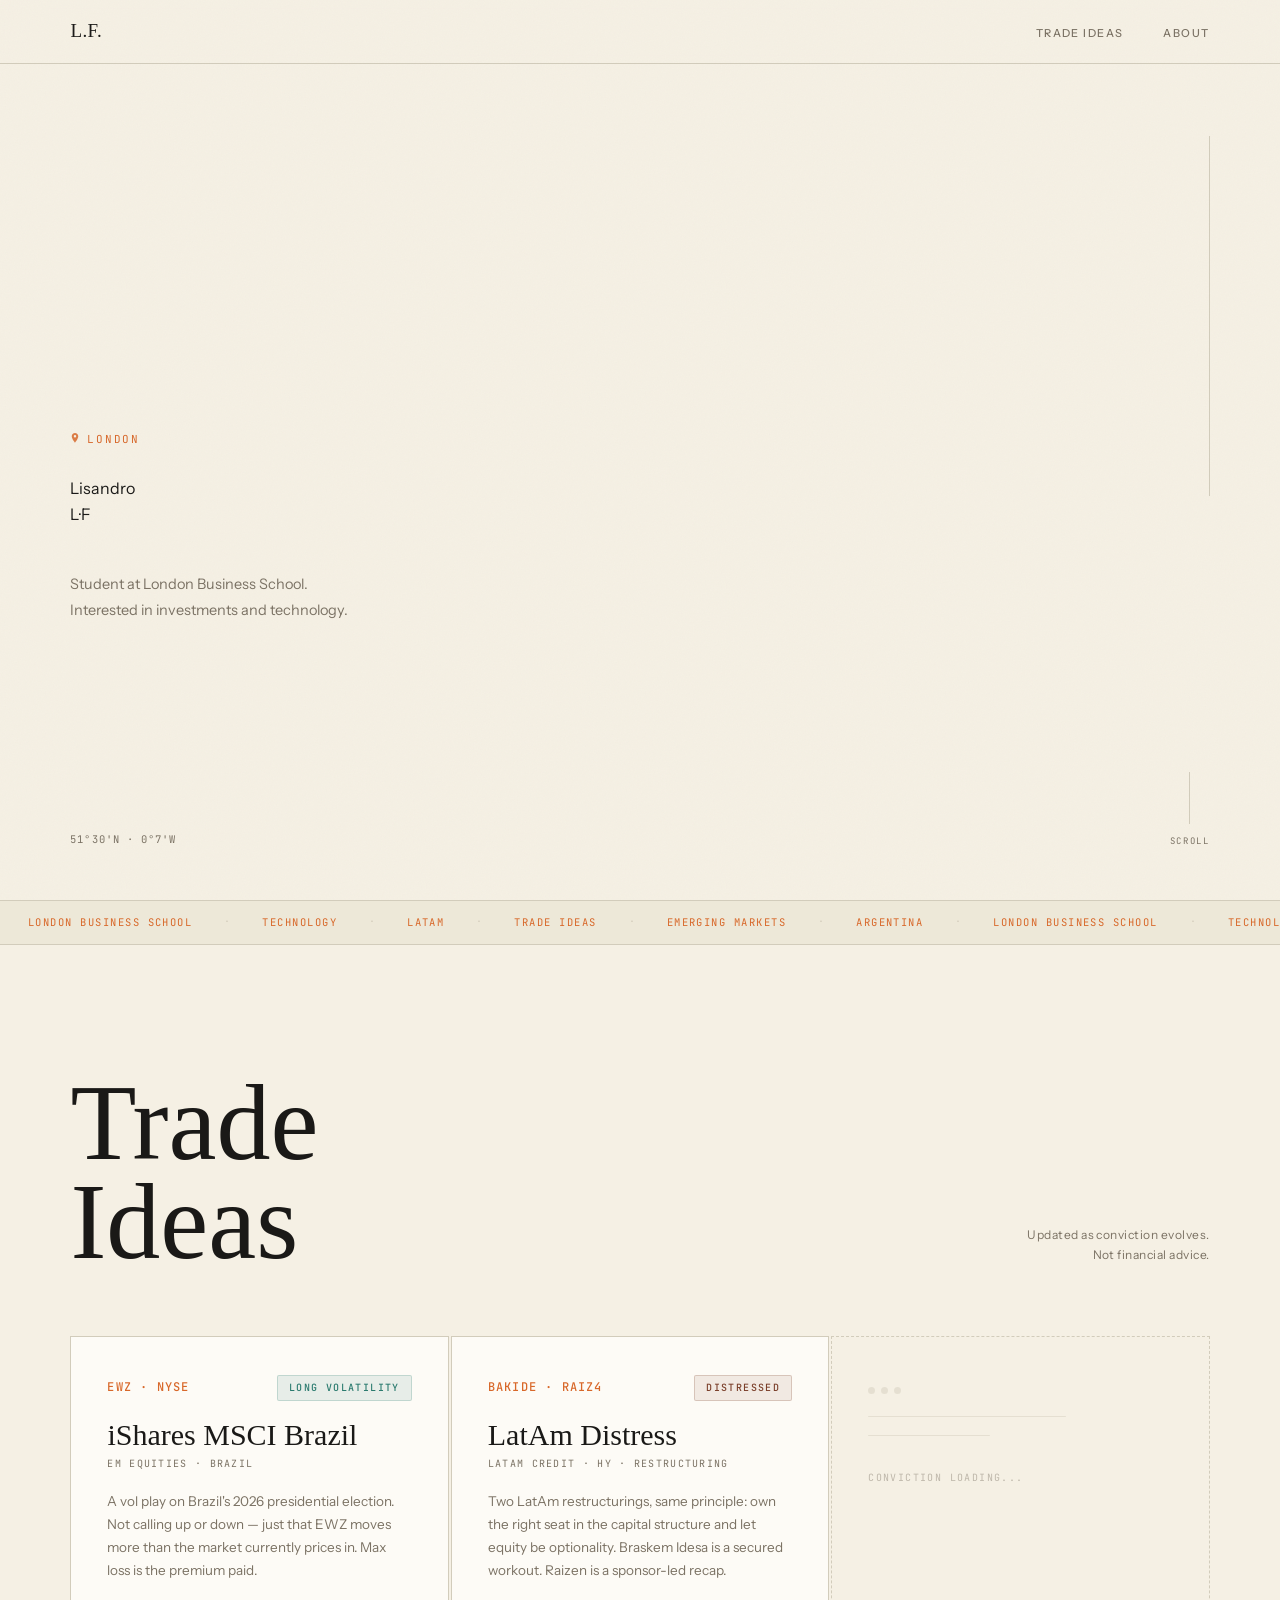
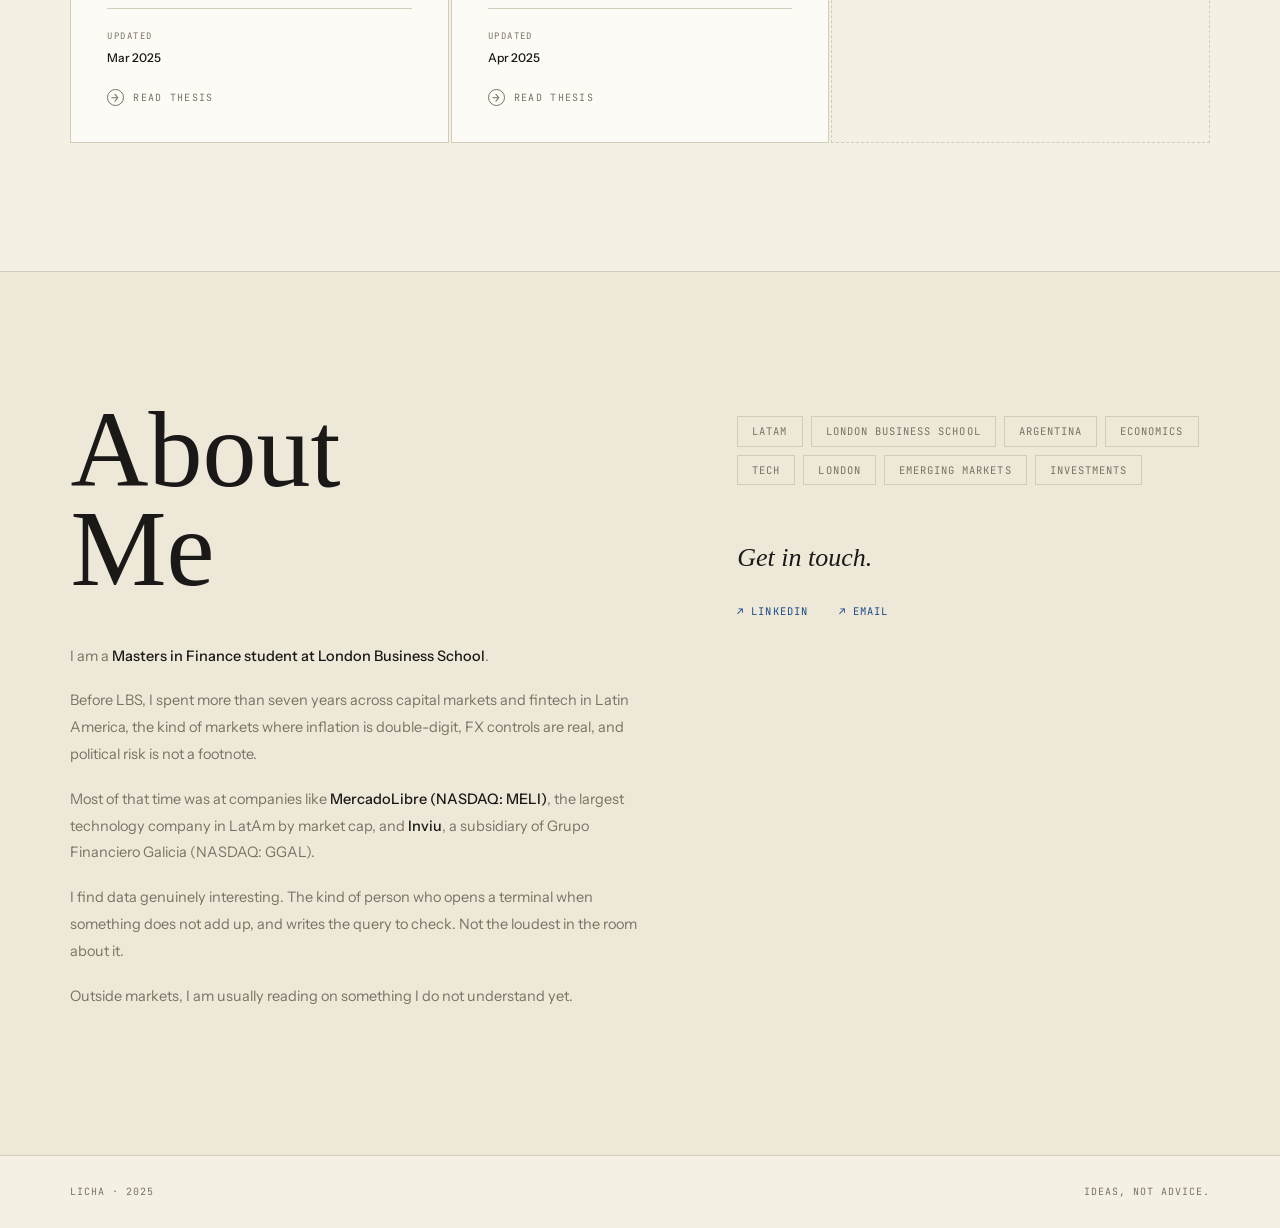
==== commit 743fa6ee: "Add files via upload" ====
--- a/index.html
+++ b/index.html
@@ -27,7 +27,14 @@
       </svg>
       London
     </div>
-    <div class="hero-headline">Licha.</div>
+    <div class="hero-monogram" aria-label="Lisandro Florentin">
+      <div class="monogram-rule"></div>
+      <div class="monogram-name">Lisandro</div>
+      <div class="monogram-initial">
+        <span class="monogram-l">L</span><span class="monogram-dot">·</span><span class="monogram-f">F</span>
+      </div>
+      <div class="monogram-rule"></div>
+    </div>
     <p class="hero-sub">
       Student at London Business School.<br>
       Interested in investments and technology.
